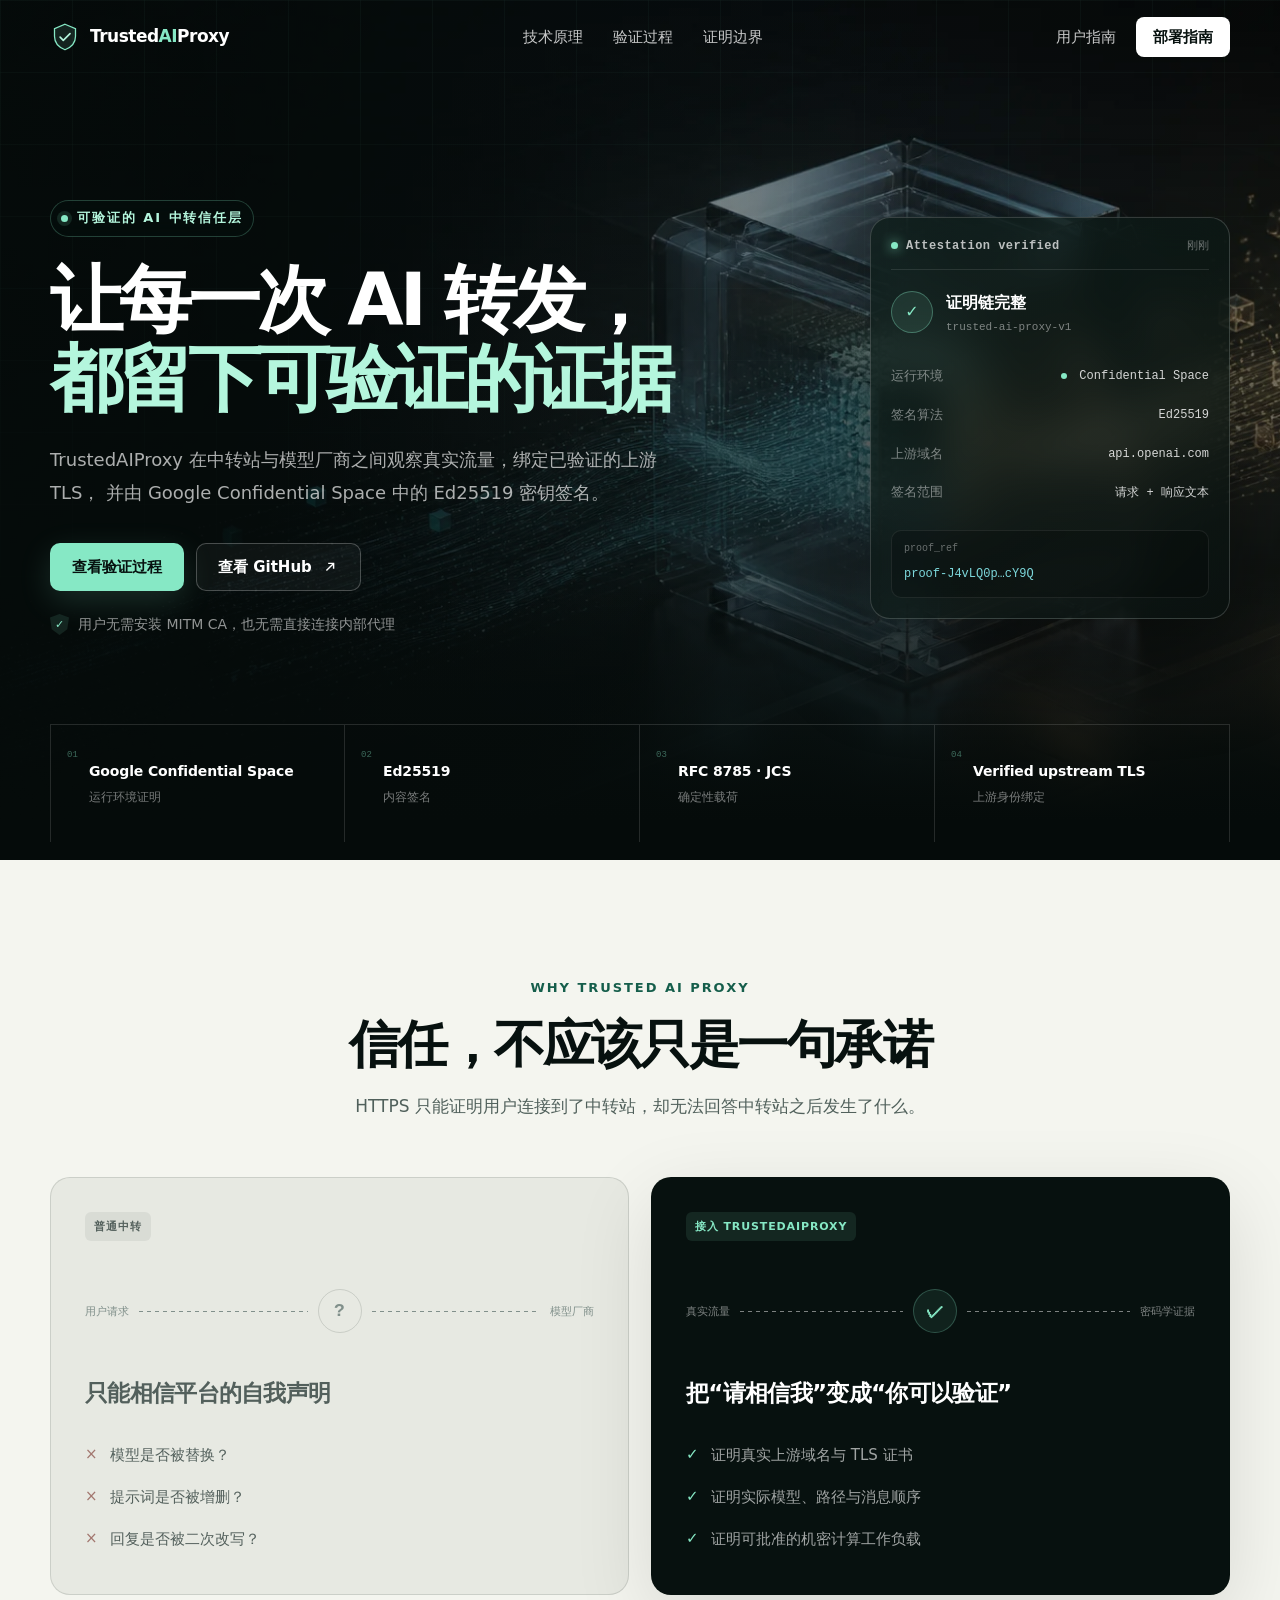
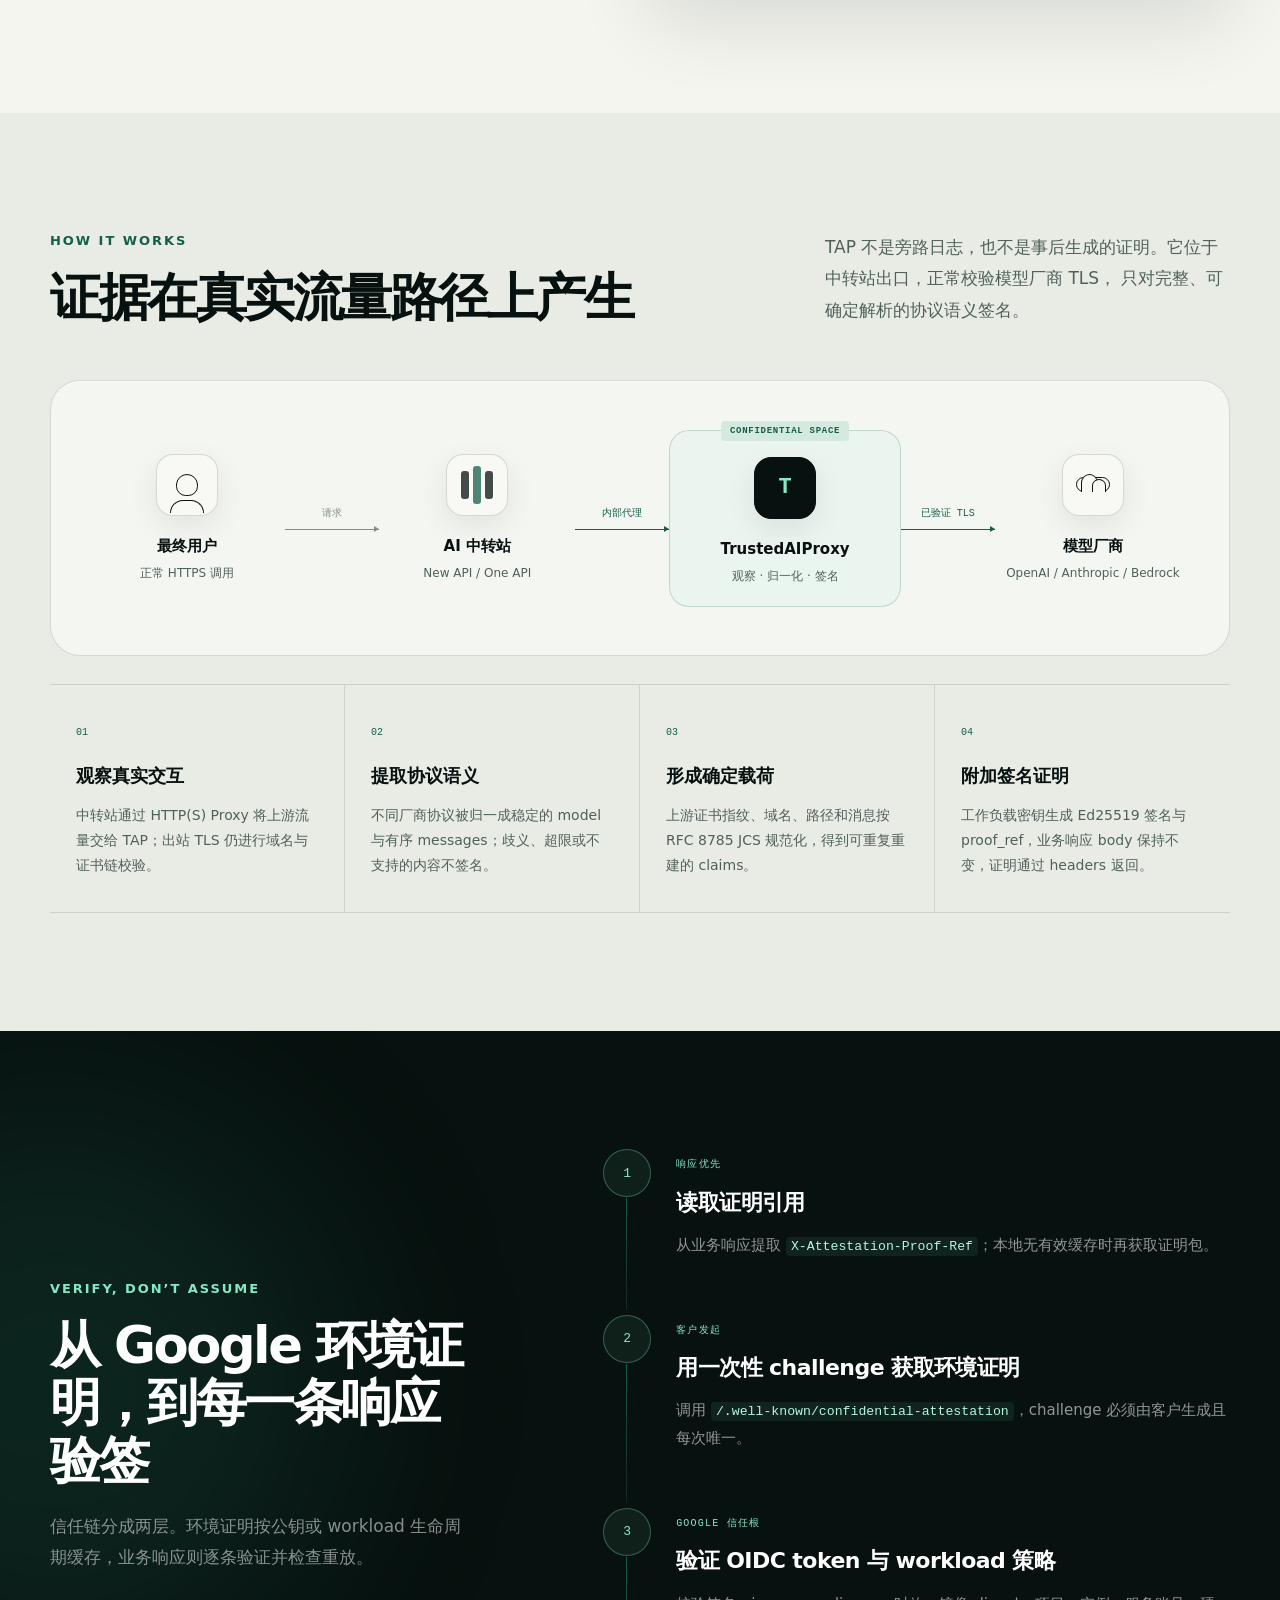
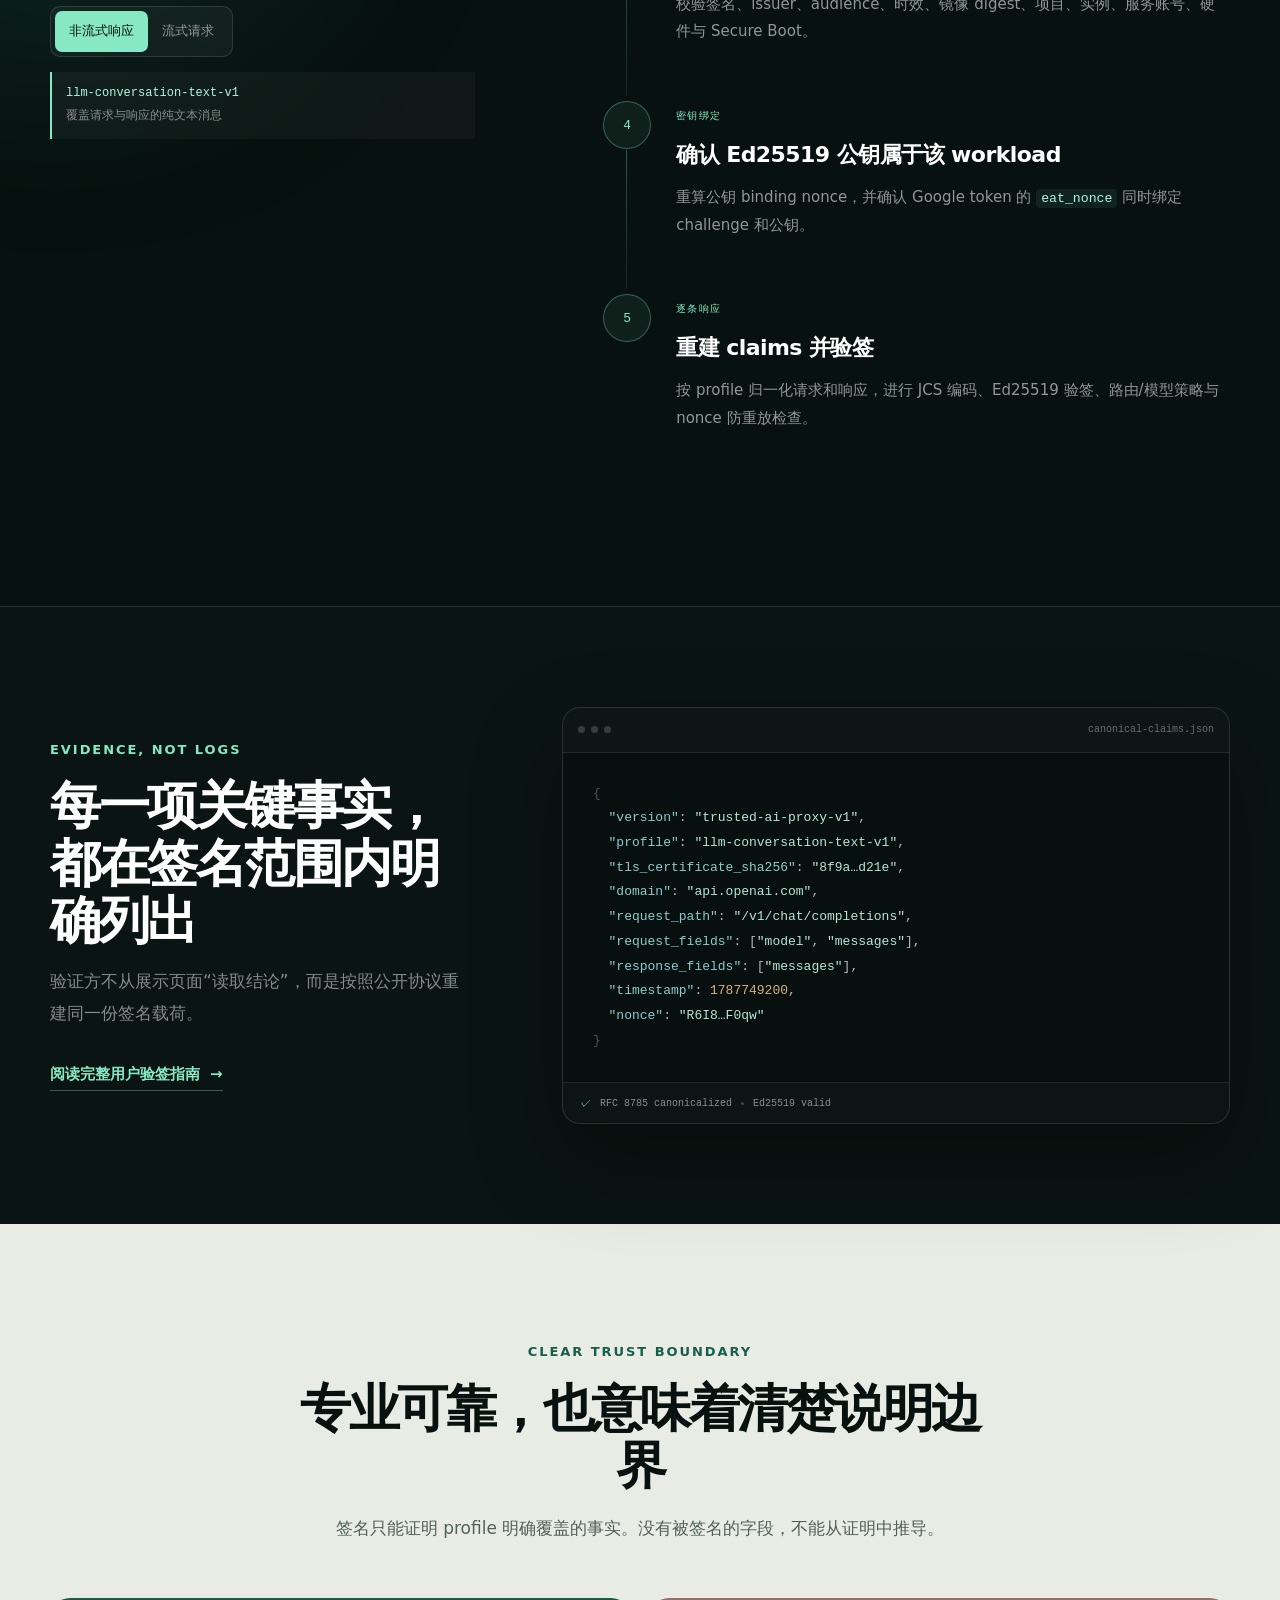
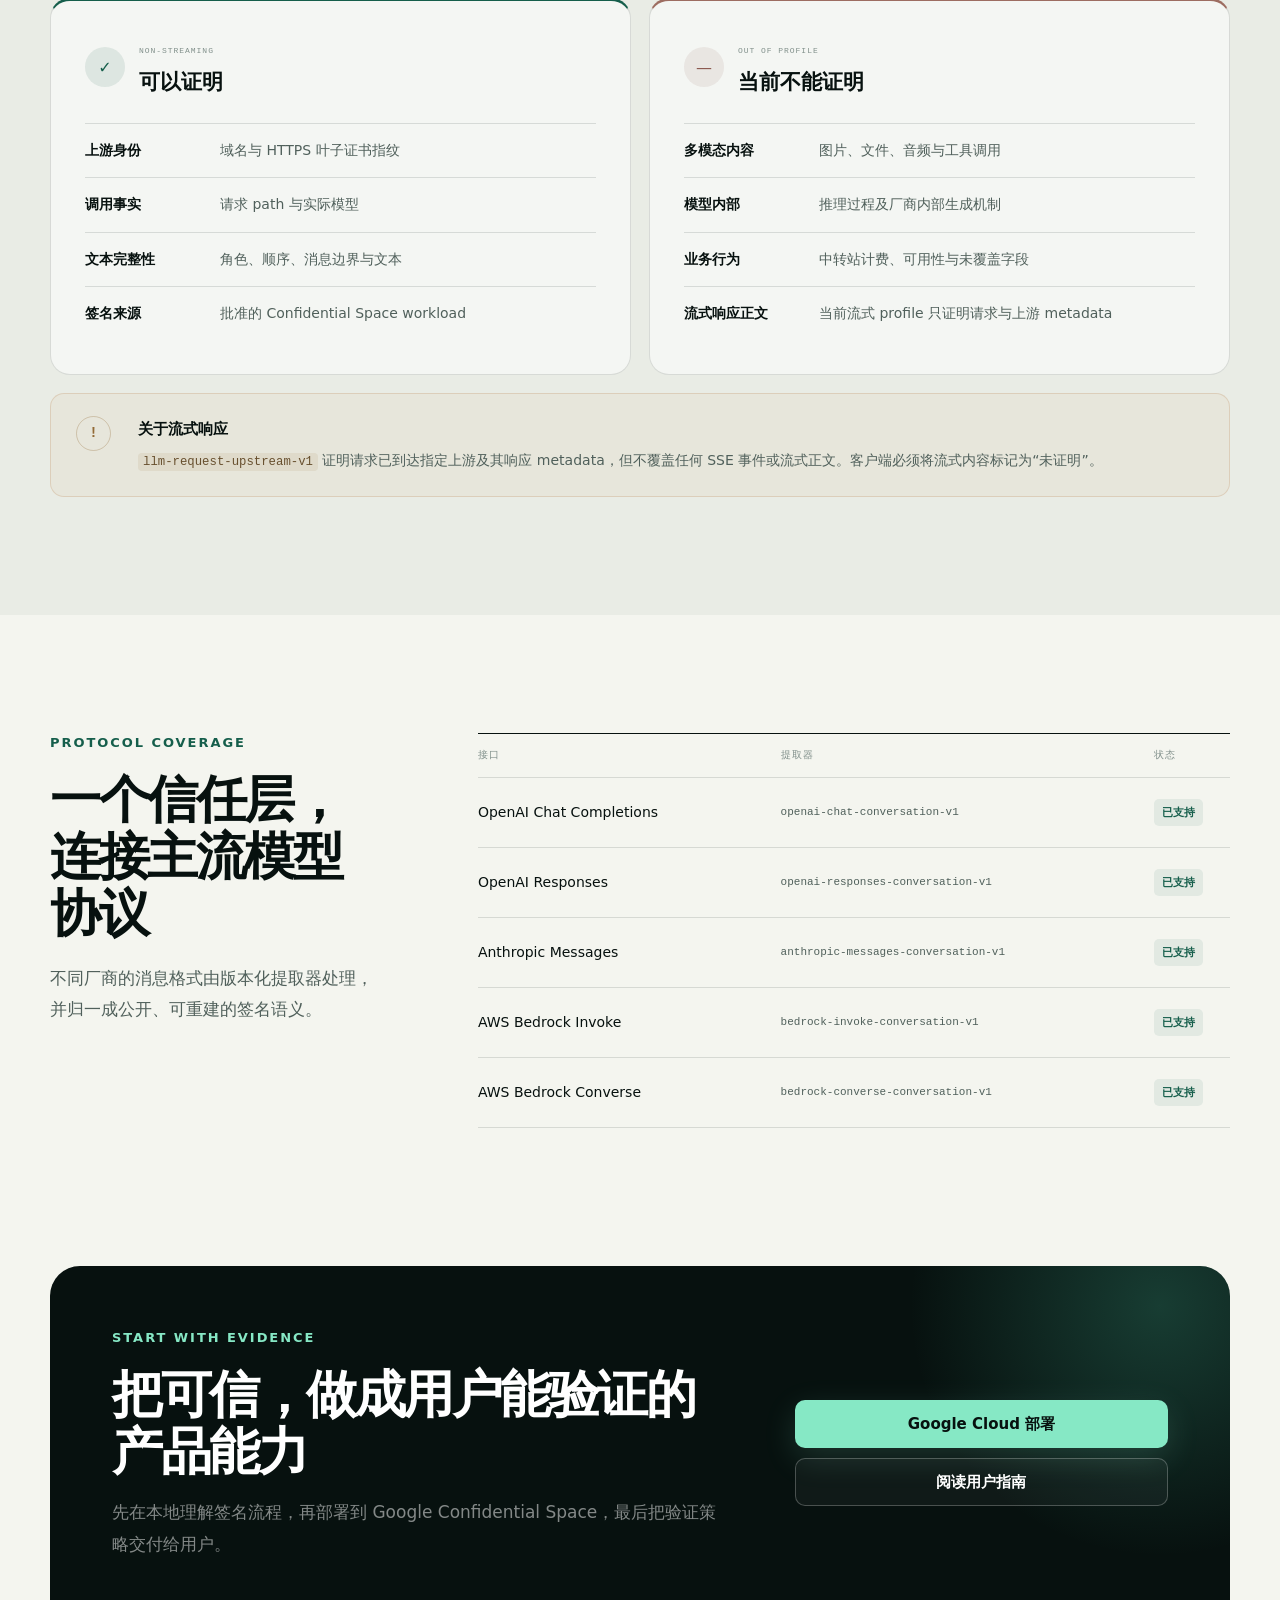
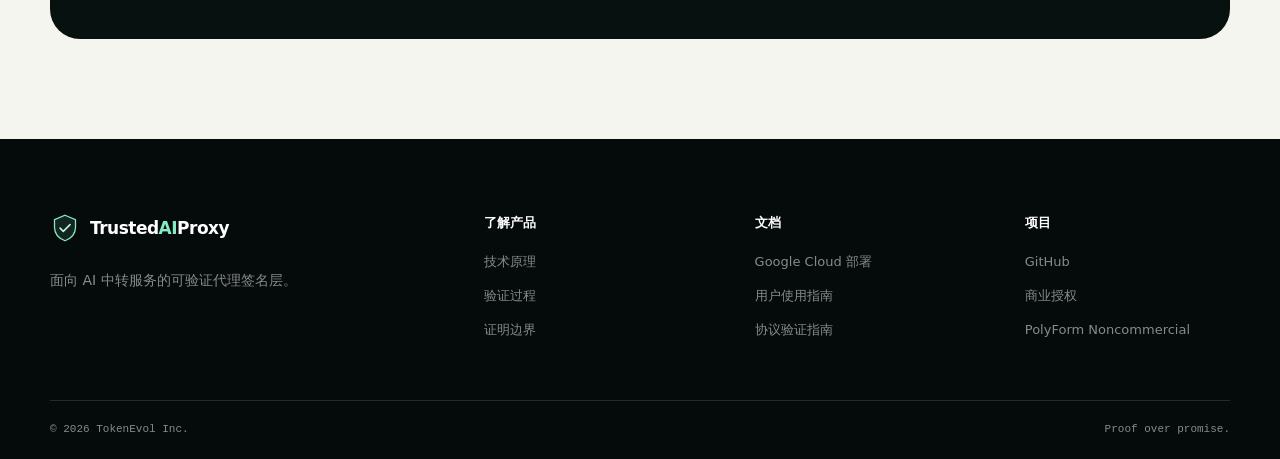
==== website/index.html @ 61ce4680 "Add GitHub Pages website deployment" ====
<!doctype html>
<html lang="zh-CN">
  <head>
    <meta charset="UTF-8" />
    <meta name="viewport" content="width=device-width, initial-scale=1" />
    <meta
      name="description"
      content="TrustedAIProxy 为 AI 中转服务提供可独立验证的请求与响应证明。基于 Google Confidential Space、Ed25519 与经过验证的上游 TLS。"
    />
    <meta name="theme-color" content="#07110f" />
    <meta property="og:title" content="TrustedAIProxy｜让 AI 转发留下可验证的证据" />
    <meta
      property="og:description"
      content="不是要求用户相信，而是让用户亲自验证。"
    />
    <title>TrustedAIProxy｜可信 AI 转发证明</title>
    <script>document.documentElement.classList.add("js")</script>
    <link rel="stylesheet" href="assets/styles.css" />
    <script defer src="assets/site.js"></script>
  </head>
  <body>
    <a class="skip-link" href="#main">跳到主要内容</a>
    <header class="site-header" data-header>
      <div class="shell header-inner">
        <a class="brand" href="index.html" aria-label="TrustedAIProxy 首页">
          <svg class="brand-mark" viewBox="0 0 40 40" aria-hidden="true">
            <path d="M20 3 34 9v10c0 9.2-5.7 14.8-14 18-8.3-3.2-14-8.8-14-18V9l14-6Z" />
            <path d="m13.5 20.2 4.2 4.2 9-9" />
          </svg>
          <span>Trusted<span>AI</span>Proxy</span>
        </a>
        <nav class="desktop-nav" aria-label="主导航">
          <a href="#principle">技术原理</a>
          <a href="#verification">验证过程</a>
          <a href="#scope">证明边界</a>
        </nav>
        <div class="header-actions">
          <a class="text-link desktop-only" href="user-guide.html">用户指南</a>
          <a class="button button-small button-light" href="deploy.html">部署指南</a>
          <button class="menu-button" type="button" aria-label="打开菜单" aria-expanded="false" data-menu-button>
            <span></span><span></span>
          </button>
        </div>
      </div>
      <nav class="mobile-nav" aria-label="移动端导航" data-mobile-nav>
        <a href="#principle">技术原理</a>
        <a href="#verification">验证过程</a>
        <a href="#scope">证明边界</a>
        <a href="user-guide.html">用户指南</a>
        <a href="deploy.html">Google Cloud 部署</a>
      </nav>
    </header>

    <main id="main">
      <section class="hero">
        <div class="hero-media" aria-hidden="true"></div>
        <div class="hero-grid" aria-hidden="true"></div>
        <div class="shell hero-inner">
          <div class="hero-copy reveal">
            <div class="eyebrow"><span class="live-dot"></span> 可验证的 AI 中转信任层</div>
            <h1>让每一次 AI 转发，<br /><em>都留下可验证的证据</em></h1>
            <p>
              TrustedAIProxy 在中转站与模型厂商之间观察真实流量，绑定已验证的上游 TLS，
              并由 Google Confidential Space 中的 Ed25519 密钥签名。
            </p>
            <div class="hero-actions">
              <a class="button button-primary" href="#verification">查看验证过程</a>
              <a class="button button-ghost" href="https://github.com/tokenevol/TrustedAIProxy" target="_blank" rel="noreferrer">
                查看 GitHub
                <svg viewBox="0 0 20 20" aria-hidden="true"><path d="M6 14 14 6m-6 0h6v6" /></svg>
              </a>
            </div>
            <div class="hero-note">
              <span class="mini-shield" aria-hidden="true">✓</span>
              用户无需安装 MITM CA，也无需直接连接内部代理
            </div>
          </div>

          <div class="proof-card reveal reveal-delay" aria-label="验签成功示例">
            <div class="proof-card-top">
              <div class="proof-card-title"><span></span> Attestation verified</div>
              <div class="proof-card-time">刚刚</div>
            </div>
            <div class="proof-status">
              <div class="proof-check">✓</div>
              <div>
                <strong>证明链完整</strong>
                <small>trusted-ai-proxy-v1</small>
              </div>
            </div>
            <dl class="proof-fields">
              <div><dt>运行环境</dt><dd><span class="verified-dot"></span> Confidential Space</dd></div>
              <div><dt>签名算法</dt><dd>Ed25519</dd></div>
              <div><dt>上游域名</dt><dd>api.openai.com</dd></div>
              <div><dt>签名范围</dt><dd>请求 + 响应文本</dd></div>
            </dl>
            <div class="proof-hash">
              <span>proof_ref</span>
              <code>proof-J4vLQ0p…cY9Q</code>
            </div>
          </div>
        </div>
        <div class="shell trust-strip" aria-label="核心技术">
          <div><span>01</span><strong>Google Confidential Space</strong><small>运行环境证明</small></div>
          <div><span>02</span><strong>Ed25519</strong><small>内容签名</small></div>
          <div><span>03</span><strong>RFC 8785 · JCS</strong><small>确定性载荷</small></div>
          <div><span>04</span><strong>Verified upstream TLS</strong><small>上游身份绑定</small></div>
        </div>
      </section>

      <section class="section problem-section">
        <div class="shell">
          <div class="section-heading narrow reveal">
            <div class="kicker">WHY TRUSTED AI PROXY</div>
            <h2>信任，不应该只是一句承诺</h2>
            <p>HTTPS 只能证明用户连接到了中转站，却无法回答中转站之后发生了什么。</p>
          </div>
          <div class="problem-grid">
            <article class="problem-card muted reveal">
              <div class="card-label">普通中转</div>
              <div class="uncertain-path">
                <span>用户请求</span><i></i><b>?</b><i></i><span>模型厂商</span>
              </div>
              <h3>只能相信平台的自我声明</h3>
              <ul class="cross-list">
                <li>模型是否被替换？</li>
                <li>提示词是否被增删？</li>
                <li>回复是否被二次改写？</li>
              </ul>
            </article>
            <article class="problem-card trusted reveal reveal-delay">
              <div class="card-label">接入 TrustedAIProxy</div>
              <div class="certain-path">
                <span>真实流量</span><i></i><b>✓</b><i></i><span>密码学证据</span>
              </div>
              <h3>把“请相信我”变成“你可以验证”</h3>
              <ul class="check-list">
                <li>证明真实上游域名与 TLS 证书</li>
                <li>证明实际模型、路径与消息顺序</li>
                <li>证明可批准的机密计算工作负载</li>
              </ul>
            </article>
          </div>
        </div>
      </section>

      <section class="section architecture-section" id="principle">
        <div class="shell">
          <div class="section-heading split-heading reveal">
            <div>
              <div class="kicker">HOW IT WORKS</div>
              <h2>证据在真实流量路径上产生</h2>
            </div>
            <p>
              TAP 不是旁路日志，也不是事后生成的证明。它位于中转站出口，正常校验模型厂商 TLS，
              只对完整、可确定解析的协议语义签名。
            </p>
          </div>

          <div class="architecture-panel reveal">
            <div class="arch-node">
              <div class="node-icon user-icon" aria-hidden="true"><span></span></div>
              <strong>最终用户</strong><small>正常 HTTPS 调用</small>
            </div>
            <div class="arch-link"><span>请求</span><i></i></div>
            <div class="arch-node">
              <div class="node-icon gateway-icon" aria-hidden="true"><i></i><i></i><i></i></div>
              <strong>AI 中转站</strong><small>New API / One API</small>
            </div>
            <div class="arch-link active"><span>内部代理</span><i></i></div>
            <div class="arch-node tap-node">
              <div class="confidential-tag">CONFIDENTIAL SPACE</div>
              <div class="node-icon tap-icon" aria-hidden="true">T</div>
              <strong>TrustedAIProxy</strong><small>观察 · 归一化 · 签名</small>
            </div>
            <div class="arch-link active"><span>已验证 TLS</span><i></i></div>
            <div class="arch-node">
              <div class="node-icon cloud-icon" aria-hidden="true"><span></span></div>
              <strong>模型厂商</strong><small>OpenAI / Anthropic / Bedrock</small>
            </div>
          </div>

          <div class="principle-steps">
            <article class="principle-step reveal"><span>01</span><h3>观察真实交互</h3><p>中转站通过 HTTP(S) Proxy 将上游流量交给 TAP；出站 TLS 仍进行域名与证书链校验。</p></article>
            <article class="principle-step reveal"><span>02</span><h3>提取协议语义</h3><p>不同厂商协议被归一成稳定的 model 与有序 messages；歧义、超限或不支持的内容不签名。</p></article>
            <article class="principle-step reveal"><span>03</span><h3>形成确定载荷</h3><p>上游证书指纹、域名、路径和消息按 RFC 8785 JCS 规范化，得到可重复重建的 claims。</p></article>
            <article class="principle-step reveal"><span>04</span><h3>附加签名证明</h3><p>工作负载密钥生成 Ed25519 签名与 proof_ref，业务响应 body 保持不变，证明通过 headers 返回。</p></article>
          </div>
        </div>
      </section>

      <section class="section verification-section" id="verification">
        <div class="shell verification-layout">
          <div class="verification-intro reveal">
            <div class="kicker">VERIFY, DON’T ASSUME</div>
            <h2>从 Google 环境证明，到每一条响应验签</h2>
            <p>信任链分成两层。环境证明按公钥或 workload 生命周期缓存，业务响应则逐条验证并检查重放。</p>
            <div class="profile-switch" role="tablist" aria-label="证明类型">
              <button class="active" type="button" role="tab" aria-selected="true" data-profile="conversation">非流式响应</button>
              <button type="button" role="tab" aria-selected="false" data-profile="stream">流式请求</button>
            </div>
            <div class="profile-note" data-profile-note>
              <strong>llm-conversation-text-v1</strong>
              <span>覆盖请求与响应的纯文本消息</span>
            </div>
          </div>

          <ol class="verification-timeline">
            <li class="reveal">
              <span>1</span>
              <div><small>响应优先</small><h3>读取证明引用</h3><p>从业务响应提取 <code>X-Attestation-Proof-Ref</code>；本地无有效缓存时再获取证明包。</p></div>
            </li>
            <li class="reveal">
              <span>2</span>
              <div><small>客户发起</small><h3>用一次性 challenge 获取环境证明</h3><p>调用 <code>/.well-known/confidential-attestation</code>，challenge 必须由客户生成且每次唯一。</p></div>
            </li>
            <li class="reveal">
              <span>3</span>
              <div><small>Google 信任根</small><h3>验证 OIDC token 与 workload 策略</h3><p>校验签名、issuer、audience、时效、镜像 digest、项目、实例、服务账号、硬件与 Secure Boot。</p></div>
            </li>
            <li class="reveal">
              <span>4</span>
              <div><small>密钥绑定</small><h3>确认 Ed25519 公钥属于该 workload</h3><p>重算公钥 binding nonce，并确认 Google token 的 <code>eat_nonce</code> 同时绑定 challenge 和公钥。</p></div>
            </li>
            <li class="reveal">
              <span>5</span>
              <div><small>逐条响应</small><h3>重建 claims 并验签</h3><p>按 profile 归一化请求和响应，进行 JCS 编码、Ed25519 验签、路由/模型策略与 nonce 防重放检查。</p></div>
            </li>
          </ol>
        </div>
      </section>

      <section class="evidence-section">
        <div class="shell evidence-grid">
          <div class="evidence-copy reveal">
            <div class="kicker">EVIDENCE, NOT LOGS</div>
            <h2>每一项关键事实，都在签名范围内明确列出</h2>
            <p>验证方不从展示页面“读取结论”，而是按照公开协议重建同一份签名载荷。</p>
            <a class="inline-link" href="user-guide.html">阅读完整用户验签指南 <span>→</span></a>
          </div>
          <div class="claims-window reveal reveal-delay">
            <div class="window-bar"><span></span><span></span><span></span><small>canonical-claims.json</small></div>
            <pre><code><span class="c-dim">{</span>
  <span class="c-key">"version"</span>: <span class="c-value">"trusted-ai-proxy-v1"</span>,
  <span class="c-key">"profile"</span>: <span class="c-value">"llm-conversation-text-v1"</span>,
  <span class="c-key">"tls_certificate_sha256"</span>: <span class="c-value">"8f9a…d21e"</span>,
  <span class="c-key">"domain"</span>: <span class="c-value">"api.openai.com"</span>,
  <span class="c-key">"request_path"</span>: <span class="c-value">"/v1/chat/completions"</span>,
  <span class="c-key">"request_fields"</span>: [<span class="c-value">"model"</span>, <span class="c-value">"messages"</span>],
  <span class="c-key">"response_fields"</span>: [<span class="c-value">"messages"</span>],
  <span class="c-key">"timestamp"</span>: <span class="c-num">1787749200</span>,
  <span class="c-key">"nonce"</span>: <span class="c-value">"R6I8…F0qw"</span>
<span class="c-dim">}</span></code></pre>
            <div class="window-status"><span>✓</span> RFC 8785 canonicalized <i></i> Ed25519 valid</div>
          </div>
        </div>
      </section>

      <section class="section scope-section" id="scope">
        <div class="shell">
          <div class="section-heading narrow reveal">
            <div class="kicker">CLEAR TRUST BOUNDARY</div>
            <h2>专业可靠，也意味着清楚说明边界</h2>
            <p>签名只能证明 profile 明确覆盖的事实。没有被签名的字段，不能从证明中推导。</p>
          </div>
          <div class="scope-grid">
            <article class="scope-card can reveal">
              <div class="scope-title"><span>✓</span><div><small>NON-STREAMING</small><h3>可以证明</h3></div></div>
              <ul>
                <li><strong>上游身份</strong><span>域名与 HTTPS 叶子证书指纹</span></li>
                <li><strong>调用事实</strong><span>请求 path 与实际模型</span></li>
                <li><strong>文本完整性</strong><span>角色、顺序、消息边界与文本</span></li>
                <li><strong>签名来源</strong><span>批准的 Confidential Space workload</span></li>
              </ul>
            </article>
            <article class="scope-card cannot reveal reveal-delay">
              <div class="scope-title"><span>—</span><div><small>OUT OF PROFILE</small><h3>当前不能证明</h3></div></div>
              <ul>
                <li><strong>多模态内容</strong><span>图片、文件、音频与工具调用</span></li>
                <li><strong>模型内部</strong><span>推理过程及厂商内部生成机制</span></li>
                <li><strong>业务行为</strong><span>中转站计费、可用性与未覆盖字段</span></li>
                <li><strong>流式响应正文</strong><span>当前流式 profile 只证明请求与上游 metadata</span></li>
              </ul>
            </article>
          </div>
          <div class="stream-warning reveal">
            <div class="warning-mark">!</div>
            <div><strong>关于流式响应</strong><p><code>llm-request-upstream-v1</code> 证明请求已到达指定上游及其响应 metadata，但不覆盖任何 SSE 事件或流式正文。客户端必须将流式内容标记为“未证明”。</p></div>
          </div>
        </div>
      </section>

      <section class="section support-section">
        <div class="shell support-layout">
          <div class="support-copy reveal">
            <div class="kicker">PROTOCOL COVERAGE</div>
            <h2>一个信任层，连接主流模型协议</h2>
            <p>不同厂商的消息格式由版本化提取器处理，并归一成公开、可重建的签名语义。</p>
          </div>
          <div class="support-table reveal reveal-delay">
            <div class="support-row header-row"><span>接口</span><span>提取器</span><span>状态</span></div>
            <div class="support-row"><span>OpenAI Chat Completions</span><code>openai-chat-conversation-v1</code><b>已支持</b></div>
            <div class="support-row"><span>OpenAI Responses</span><code>openai-responses-conversation-v1</code><b>已支持</b></div>
            <div class="support-row"><span>Anthropic Messages</span><code>anthropic-messages-conversation-v1</code><b>已支持</b></div>
            <div class="support-row"><span>AWS Bedrock Invoke</span><code>bedrock-invoke-conversation-v1</code><b>已支持</b></div>
            <div class="support-row"><span>AWS Bedrock Converse</span><code>bedrock-converse-conversation-v1</code><b>已支持</b></div>
          </div>
        </div>
      </section>

      <section class="cta-section">
        <div class="shell cta-panel reveal">
          <div class="cta-glow" aria-hidden="true"></div>
          <div>
            <div class="kicker">START WITH EVIDENCE</div>
            <h2>把可信，做成用户能验证的产品能力</h2>
            <p>先在本地理解签名流程，再部署到 Google Confidential Space，最后把验证策略交付给用户。</p>
          </div>
          <div class="cta-links">
            <a class="button button-primary" href="deploy.html">Google Cloud 部署</a>
            <a class="button button-ghost" href="user-guide.html">阅读用户指南</a>
          </div>
        </div>
      </section>
    </main>

    <footer class="site-footer">
      <div class="shell footer-main">
        <div class="footer-brand">
          <a class="brand" href="index.html">
            <svg class="brand-mark" viewBox="0 0 40 40" aria-hidden="true"><path d="M20 3 34 9v10c0 9.2-5.7 14.8-14 18-8.3-3.2-14-8.8-14-18V9l14-6Z" /><path d="m13.5 20.2 4.2 4.2 9-9" /></svg>
            <span>Trusted<span>AI</span>Proxy</span>
          </a>
          <p>面向 AI 中转服务的可验证代理签名层。</p>
        </div>
        <div class="footer-links"><strong>了解产品</strong><a href="#principle">技术原理</a><a href="#verification">验证过程</a><a href="#scope">证明边界</a></div>
        <div class="footer-links"><strong>文档</strong><a href="deploy.html">Google Cloud 部署</a><a href="user-guide.html">用户使用指南</a><a href="https://github.com/tokenevol/TrustedAIProxy/blob/main/docs/customer-verification-guide.md" target="_blank" rel="noreferrer">协议验证指南</a></div>
        <div class="footer-links"><strong>项目</strong><a href="https://github.com/tokenevol/TrustedAIProxy" target="_blank" rel="noreferrer">GitHub</a><a href="mailto:business@tokenevol.com">商业授权</a><a href="https://github.com/tokenevol/TrustedAIProxy/blob/main/LICENSE" target="_blank" rel="noreferrer">PolyForm Noncommercial</a></div>
      </div>
      <div class="shell footer-bottom"><span>© 2026 TokenEvol Inc.</span><span>Proof over promise.</span></div>
    </footer>
  </body>
</html>
---- website/assets/styles.css ----
:root {
  --ink: #07110f;
  --ink-soft: #0d1916;
  --paper: #f4f5ef;
  --paper-warm: #eceee6;
  --white: #fff;
  --slate: #50605b;
  --slate-light: #81908b;
  --line: rgba(7, 17, 15, 0.12);
  --line-dark: rgba(255, 255, 255, 0.13);
  --mint: #86e8c5;
  --mint-bright: #b4f6dd;
  --mint-deep: #155e4b;
  --cyan: #7dd8dc;
  --amber: #d9aa65;
  --danger: #aa5a4e;
  --radius-sm: 12px;
  --radius: 20px;
  --radius-lg: 30px;
  --shadow: 0 24px 80px rgba(7, 17, 15, 0.12);
  --shell: min(1180px, calc(100vw - 48px));
  --sans: Inter, "SF Pro Display", "SF Pro Text", "PingFang SC", "Microsoft YaHei", system-ui, sans-serif;
  --mono: "SFMono-Regular", Consolas, "Liberation Mono", monospace;
}

* { box-sizing: border-box; }
html { scroll-behavior: smooth; }
body {
  margin: 0;
  color: var(--ink);
  background: var(--paper);
  font-family: var(--sans);
  font-size: 16px;
  line-height: 1.6;
  -webkit-font-smoothing: antialiased;
}
body.menu-open { overflow: hidden; }
a { color: inherit; text-decoration: none; }
button { font: inherit; }
img, svg { display: block; }
code, pre { font-family: var(--mono); }
.shell { width: var(--shell); margin-inline: auto; }
.skip-link {
  position: fixed; left: 12px; top: -60px; z-index: 200;
  padding: 10px 14px; background: var(--white); color: var(--ink); border-radius: 8px;
}
.skip-link:focus { top: 12px; }

.site-header {
  position: fixed; inset: 0 0 auto; z-index: 100;
  color: rgba(255, 255, 255, 0.78);
  border-bottom: 1px solid transparent;
  transition: background .25s ease, border-color .25s ease, backdrop-filter .25s ease;
}
.site-header.scrolled {
  background: rgba(7, 17, 15, 0.88);
  border-color: var(--line-dark);
  backdrop-filter: blur(20px);
}
.header-inner { height: 74px; display: flex; align-items: center; justify-content: space-between; gap: 32px; }
.brand { display: inline-flex; align-items: center; gap: 10px; color: white; font-weight: 720; letter-spacing: -.03em; font-size: 17px; }
.brand > span > span { color: var(--mint); }
.brand-mark { width: 30px; height: 30px; }
.brand-mark path:first-child { fill: rgba(134, 232, 197, .12); stroke: var(--mint); stroke-width: 1.7; }
.brand-mark path:last-child { fill: none; stroke: var(--mint-bright); stroke-linecap: round; stroke-linejoin: round; stroke-width: 2.2; }
.desktop-nav { display: flex; align-items: center; gap: 30px; font-size: 15px; }
.desktop-nav a, .text-link { transition: color .2s ease; }
.desktop-nav a:hover, .text-link:hover { color: white; }
.header-actions { display: flex; align-items: center; gap: 20px; font-size: 15px; }
.button {
  min-height: 48px; display: inline-flex; align-items: center; justify-content: center; gap: 9px;
  padding: 0 21px; border: 1px solid transparent; border-radius: 10px;
  font-weight: 650; font-size: 15px; transition: transform .2s ease, background .2s ease, border-color .2s ease;
}
.button:hover { transform: translateY(-2px); }
.button-small { min-height: 40px; padding: 0 16px; border-radius: 8px; }
.button-light { color: var(--ink); background: white; }
.button-primary { color: var(--ink); background: var(--mint); box-shadow: 0 10px 32px rgba(134, 232, 197, .16); }
.button-primary:hover { background: var(--mint-bright); }
.button-ghost { color: white; border-color: rgba(255,255,255,.24); background: rgba(255,255,255,.04); }
.button-ghost:hover { border-color: rgba(255,255,255,.5); background: rgba(255,255,255,.08); }
.button svg { width: 18px; height: 18px; fill: none; stroke: currentColor; stroke-width: 1.6; }
.menu-button { display: none; width: 40px; height: 40px; border: 0; background: transparent; position: relative; }
.menu-button span { position: absolute; left: 10px; right: 10px; height: 1px; background: white; transition: transform .2s ease, top .2s ease; }
.menu-button span:first-child { top: 15px; }
.menu-button span:last-child { top: 24px; }
.menu-button[aria-expanded="true"] span:first-child { top: 20px; transform: rotate(45deg); }
.menu-button[aria-expanded="true"] span:last-child { top: 20px; transform: rotate(-45deg); }
.mobile-nav { display: none; }

.hero {
  position: relative; min-height: 860px; padding-top: 74px; overflow: hidden;
  color: white; background: #050b0a;
}
.hero::after {
  content: ""; position: absolute; inset: auto 0 0; height: 280px;
  background: linear-gradient(180deg, transparent, #050b0a 86%); pointer-events: none;
}
.hero-media {
  position: absolute; inset: 0; background-image:
    linear-gradient(90deg, rgba(5,11,10,.8) 0%, rgba(5,11,10,.45) 37%, rgba(5,11,10,.02) 75%),
    linear-gradient(180deg, rgba(5,11,10,.15), rgba(5,11,10,.75)),
    url("trust-boundary-hero.webp");
  background-size: cover; background-position: 56% center; opacity: .92;
}
.hero-grid {
  position: absolute; inset: 0; opacity: .11; mask-image: linear-gradient(to bottom, black, transparent 76%);
  background-image: linear-gradient(rgba(134,232,197,.35) 1px, transparent 1px), linear-gradient(90deg, rgba(134,232,197,.35) 1px, transparent 1px);
  background-size: 72px 72px;
}
.hero-inner { min-height: 650px; position: relative; z-index: 2; display: grid; grid-template-columns: 1.14fr .7fr; align-items: center; gap: 100px; padding: 92px 0 54px; }
.hero-copy { max-width: 720px; }
.eyebrow, .kicker { font-size: 13px; font-weight: 760; letter-spacing: .15em; text-transform: uppercase; }
.eyebrow { display: inline-flex; align-items: center; gap: 9px; padding: 7px 10px; border: 1px solid rgba(134,232,197,.24); border-radius: 999px; color: var(--mint-bright); background: rgba(3,18,14,.38); backdrop-filter: blur(10px); }
.live-dot { width: 7px; height: 7px; border-radius: 50%; background: var(--mint); box-shadow: 0 0 0 4px rgba(134,232,197,.12); }
.hero h1 { margin: 24px 0 24px; max-width: 800px; font-size: clamp(50px, 5.7vw, 76px); line-height: 1.08; letter-spacing: -.055em; font-weight: 620; }
.hero h1 em { color: var(--mint-bright); font-style: normal; }
.hero-copy > p { max-width: 660px; margin: 0; color: rgba(255,255,255,.67); font-size: 18px; line-height: 1.85; }
.hero-actions { display: flex; gap: 12px; margin-top: 34px; }
.hero-note { display: flex; align-items: center; gap: 9px; margin-top: 22px; color: rgba(255,255,255,.56); font-size: 14px; }
.mini-shield { display: grid; place-items: center; width: 19px; height: 21px; color: var(--mint); font-size: 11px; background: rgba(134,232,197,.11); clip-path: polygon(50% 0, 100% 17%, 91% 73%, 50% 100%, 9% 73%, 0 17%); }

.proof-card {
  width: 360px; justify-self: end; padding: 20px; border: 1px solid rgba(255,255,255,.17); border-radius: 20px;
  background: linear-gradient(145deg, rgba(13,29,25,.74), rgba(8,17,15,.66));
  box-shadow: 0 32px 100px rgba(0,0,0,.46); backdrop-filter: blur(18px); transform: perspective(1000px) rotateY(-3deg) rotateX(1deg);
}
.proof-card-top { display: flex; justify-content: space-between; padding-bottom: 16px; border-bottom: 1px solid rgba(255,255,255,.1); }
.proof-card-title { display: flex; align-items: center; gap: 8px; font: 600 12px var(--mono); letter-spacing: .04em; color: rgba(255,255,255,.72); }
.proof-card-title span { width: 7px; height: 7px; border-radius: 50%; background: var(--mint); box-shadow: 0 0 12px var(--mint); }
.proof-card-time { font: 11px var(--mono); color: rgba(255,255,255,.4); }
.proof-status { display: flex; align-items: center; gap: 13px; padding: 20px 0; }
.proof-check { width: 42px; height: 42px; display: grid; place-items: center; border: 1px solid rgba(134,232,197,.35); border-radius: 50%; color: var(--mint); background: rgba(134,232,197,.1); }
.proof-status strong, .proof-status small { display: block; }
.proof-status strong { font-size: 16px; }
.proof-status small { margin-top: 5px; color: rgba(255,255,255,.46); font: 11px var(--mono); }
.proof-fields { margin: 0; padding: 4px 0 10px; }
.proof-fields div { display: flex; justify-content: space-between; align-items: center; padding: 9px 0; }
.proof-fields dt { color: rgba(255,255,255,.46); font-size: 13px; }
.proof-fields dd { margin: 0; color: rgba(255,255,255,.82); font: 12px var(--mono); }
.verified-dot { display: inline-block; width: 6px; height: 6px; margin-right: 5px; border-radius: 50%; background: var(--mint); }
.proof-hash { margin-top: 8px; padding: 12px; border: 1px solid rgba(255,255,255,.08); border-radius: 10px; background: rgba(0,0,0,.2); }
.proof-hash span { display: block; margin-bottom: 5px; color: rgba(255,255,255,.38); font: 10px var(--mono); }
.proof-hash code { color: var(--cyan); font-size: 12px; }

.trust-strip { position: relative; z-index: 3; min-height: 118px; display: grid; grid-template-columns: repeat(4, 1fr); border-top: 1px solid var(--line-dark); }
.trust-strip > div { position: relative; display: grid; align-content: center; gap: 6px; padding-left: 38px; border-right: 1px solid var(--line-dark); }
.trust-strip > div:first-child { border-left: 1px solid var(--line-dark); }
.trust-strip span { position: absolute; top: 25px; left: 16px; color: rgba(134,232,197,.42); font: 9px var(--mono); }
.trust-strip strong { font-size: 14px; letter-spacing: -.01em; }
.trust-strip small { color: rgba(255,255,255,.46); font-size: 12px; }

.section { padding: 118px 0; }
.section-heading { margin-bottom: 54px; }
.section-heading.narrow { max-width: 720px; margin-inline: auto; text-align: center; }
.kicker { margin-bottom: 17px; color: var(--mint-deep); }
.section h2, .cta-section h2, .evidence-section h2 { margin: 0; font-size: clamp(37px, 4vw, 56px); line-height: 1.12; letter-spacing: -.048em; font-weight: 620; }
.section-heading p, .verification-intro > p, .evidence-copy > p, .support-copy > p, .cta-panel > div > p { color: var(--slate); line-height: 1.85; font-size: 17px; }
.section-heading.narrow > p { max-width: 610px; margin: 18px auto 0; }
.split-heading { display: grid; grid-template-columns: 1.2fr .72fr; align-items: end; gap: 100px; }
.split-heading p { margin: 0; }

.problem-section { background: var(--paper); }
.problem-grid { display: grid; grid-template-columns: 1fr 1fr; gap: 22px; }
.problem-card { min-height: 380px; padding: 34px; border: 1px solid var(--line); border-radius: var(--radius); }
.problem-card.muted { color: #53605c; background: #e7e9e2; }
.problem-card.trusted { color: white; background: var(--ink); box-shadow: var(--shadow); }
.card-label { display: inline-flex; padding: 6px 9px; border-radius: 6px; font-size: 11px; font-weight: 700; letter-spacing: .08em; text-transform: uppercase; background: rgba(7,17,15,.06); }
.trusted .card-label { color: var(--mint); background: rgba(134,232,197,.1); }
.uncertain-path, .certain-path { display: grid; grid-template-columns: auto 1fr 44px 1fr auto; align-items: center; gap: 10px; margin: 48px 0 42px; color: var(--slate-light); font: 11px var(--mono); }
.trusted .certain-path { color: rgba(255,255,255,.47); }
.uncertain-path i, .certain-path i { height: 1px; background: repeating-linear-gradient(90deg, currentColor 0 4px, transparent 4px 8px); }
.uncertain-path b, .certain-path b { width: 44px; height: 44px; display: grid; place-items: center; border: 1px solid rgba(7,17,15,.13); border-radius: 50%; font-size: 18px; }
.certain-path b { color: var(--mint); border-color: rgba(134,232,197,.25); background: rgba(134,232,197,.08); }
.problem-card h3 { margin: 0 0 22px; font-size: 23px; letter-spacing: -.03em; }
.problem-card ul { margin: 0; padding: 0; list-style: none; }
.problem-card li { position: relative; padding: 9px 0 9px 25px; font-size: 15px; }
.cross-list li::before, .check-list li::before { position: absolute; left: 0; top: 8px; }
.cross-list li::before { content: "×"; color: #a2766e; }
.check-list li::before { content: "✓"; color: var(--mint); }
.check-list li { color: rgba(255,255,255,.62); }

.architecture-section { background: #e9ece5; }
.architecture-panel {
  display: grid; grid-template-columns: 1fr .48fr 1fr .48fr 1.18fr .48fr 1fr; align-items: center;
  min-height: 276px; padding: 38px; border: 1px solid rgba(7,17,15,.13); border-radius: var(--radius-lg);
  background: rgba(255,255,255,.5); box-shadow: inset 0 1px 0 rgba(255,255,255,.6);
}
.arch-node { display: flex; flex-direction: column; align-items: center; text-align: center; }
.node-icon { width: 62px; height: 62px; display: grid; place-items: center; margin-bottom: 18px; border: 1px solid rgba(7,17,15,.14); border-radius: 17px; background: #f8f9f4; box-shadow: 0 10px 30px rgba(7,17,15,.08); }
.arch-node strong { font-size: 15px; }
.arch-node small { margin-top: 6px; color: var(--slate); font-size: 12px; }
.user-icon span { width: 22px; height: 22px; border: 1.5px solid var(--ink); border-radius: 50% 50% 44% 44%; position: relative; }
.user-icon span::after { content: ""; position: absolute; left: -7px; right: -7px; top: 25px; height: 12px; border: 1.5px solid var(--ink); border-bottom: 0; border-radius: 20px 20px 0 0; }
.gateway-icon { display: flex; gap: 4px; align-items: center; justify-content: center; }
.gateway-icon i { width: 8px; height: 28px; border-radius: 3px; background: var(--ink); opacity: .75; }
.gateway-icon i:nth-child(2) { height: 38px; background: var(--mint-deep); }
.tap-node { position: relative; padding: 26px 10px 20px; border: 1px solid rgba(21,94,75,.2); border-radius: 20px; background: rgba(134,232,197,.08); }
.tap-node .node-icon { background: var(--ink); color: var(--mint); border-color: var(--ink); }
.tap-icon { font: 700 22px var(--mono); }
.confidential-tag { position: absolute; top: -10px; padding: 5px 9px; border-radius: 4px; color: var(--mint-deep); background: #d5eadf; font: 700 9px var(--mono); letter-spacing: .08em; }
.cloud-icon span { width: 34px; height: 15px; border: 1.5px solid var(--ink); border-radius: 20px; position: relative; }
.cloud-icon span::before, .cloud-icon span::after { content: ""; position: absolute; bottom: -1px; border: 1.5px solid var(--ink); border-bottom: 0; border-radius: 50% 50% 0 0; background: #f8f9f4; }
.cloud-icon span::before { left: 4px; width: 15px; height: 17px; }
.cloud-icon span::after { right: 3px; width: 12px; height: 12px; }
.arch-link { display: flex; flex-direction: column; align-items: center; color: var(--slate-light); }
.arch-link span { margin-bottom: 9px; font: 10px var(--mono); white-space: nowrap; }
.arch-link i { width: 100%; height: 1px; position: relative; background: currentColor; }
.arch-link i::after { content: ""; position: absolute; right: 0; top: -3px; border-left: 5px solid currentColor; border-top: 3px solid transparent; border-bottom: 3px solid transparent; }
.arch-link.active { color: var(--mint-deep); }
.principle-steps { display: grid; grid-template-columns: repeat(4, 1fr); gap: 0; margin-top: 28px; border-top: 1px solid var(--line); border-bottom: 1px solid var(--line); }
.principle-step { padding: 32px 26px 34px; border-right: 1px solid var(--line); }
.principle-step:last-child { border-right: 0; }
.principle-step > span { color: var(--mint-deep); font: 10px var(--mono); }
.principle-step h3 { margin: 19px 0 12px; font-size: 18px; }
.principle-step p { margin: 0; color: var(--slate); font-size: 14px; line-height: 1.8; }

.verification-section { color: white; background: var(--ink); position: relative; overflow: hidden; }
.verification-section::before { content: ""; position: absolute; width: 550px; height: 550px; left: -220px; top: 80px; border-radius: 50%; background: rgba(48,136,111,.16); filter: blur(100px); }
.verification-layout { display: grid; grid-template-columns: .78fr 1.15fr; gap: 128px; align-items: start; position: relative; }
.verification-intro { position: sticky; top: 130px; }
.verification-intro .kicker { color: var(--mint); }
.verification-intro > p { color: rgba(255,255,255,.52); margin: 22px 0 32px; }
.profile-switch { display: flex; width: max-content; padding: 4px; border: 1px solid rgba(255,255,255,.12); border-radius: 10px; background: rgba(255,255,255,.04); }
.profile-switch button { border: 0; padding: 10px 14px; border-radius: 7px; color: rgba(255,255,255,.54); background: transparent; cursor: pointer; font-size: 13px; }
.profile-switch button.active { color: var(--ink); background: var(--mint); }
.profile-note { margin-top: 15px; padding: 14px; border-left: 2px solid var(--mint); background: rgba(255,255,255,.035); }
.profile-note strong, .profile-note span { display: block; }
.profile-note strong { color: var(--mint-bright); font: 12px var(--mono); }
.profile-note span { margin-top: 6px; color: rgba(255,255,255,.5); font-size: 12px; }
.verification-timeline { margin: 0; padding: 0; list-style: none; }
.verification-timeline li { position: relative; display: grid; grid-template-columns: 48px 1fr; gap: 25px; padding: 0 0 55px; }
.verification-timeline li::after { content: ""; position: absolute; left: 23px; top: 49px; bottom: 5px; width: 1px; background: linear-gradient(var(--mint-deep), rgba(255,255,255,.08)); }
.verification-timeline li:last-child::after { display: none; }
.verification-timeline li > span { width: 48px; height: 48px; display: grid; place-items: center; border: 1px solid rgba(134,232,197,.32); border-radius: 50%; color: var(--mint); background: rgba(134,232,197,.07); font: 13px var(--mono); }
.verification-timeline small { color: var(--mint); font: 10px var(--mono); letter-spacing: .12em; text-transform: uppercase; }
.verification-timeline h3 { margin: 10px 0 12px; font-size: 22px; letter-spacing: -.025em; }
.verification-timeline p { margin: 0; color: rgba(255,255,255,.56); font-size: 15px; line-height: 1.85; }
.verification-timeline code, .stream-warning code { padding: 2px 5px; border-radius: 4px; color: var(--mint-bright); background: rgba(134,232,197,.08); font-size: .88em; }

.evidence-section { padding: 100px 0; color: white; background: #0a1412; border-top: 1px solid var(--line-dark); }
.evidence-grid { display: grid; grid-template-columns: .74fr 1.2fr; align-items: center; gap: 100px; }
.evidence-copy .kicker { color: var(--mint); }
.evidence-copy > p { color: rgba(255,255,255,.5); }
.inline-link { display: inline-flex; gap: 10px; align-items: center; margin-top: 16px; padding-bottom: 4px; color: var(--mint); border-bottom: 1px solid rgba(134,232,197,.35); font-size: 15px; font-weight: 650; }
.claims-window { overflow: hidden; border: 1px solid rgba(255,255,255,.14); border-radius: 18px; background: #07100e; box-shadow: 0 36px 90px rgba(0,0,0,.3); }
.window-bar { height: 45px; display: flex; align-items: center; gap: 6px; padding: 0 15px; border-bottom: 1px solid rgba(255,255,255,.09); background: rgba(255,255,255,.025); }
.window-bar > span { width: 7px; height: 7px; border-radius: 50%; background: rgba(255,255,255,.17); }
.window-bar small { margin-left: auto; color: rgba(255,255,255,.38); font: 10px var(--mono); }
.claims-window pre { margin: 0; padding: 29px 30px; overflow: auto; color: rgba(255,255,255,.7); font-size: 13px; line-height: 1.9; }
.c-key { color: #8ccbd0; }.c-value { color: #b6e6d3; }.c-num { color: #d8b177; }.c-dim { color: rgba(255,255,255,.28); }
.window-status { display: flex; align-items: center; gap: 9px; padding: 14px 18px; border-top: 1px solid rgba(255,255,255,.08); color: rgba(255,255,255,.52); font: 10px var(--mono); background: rgba(255,255,255,.02); }
.window-status span { color: var(--mint); }.window-status i { width: 3px; height: 3px; border-radius: 50%; background: rgba(255,255,255,.2); }

.scope-section { background: #e9ece5; }
.scope-grid { display: grid; grid-template-columns: 1fr 1fr; gap: 18px; }
.scope-card { padding: 34px; border: 1px solid var(--line); border-radius: var(--radius); background: rgba(255,255,255,.52); }
.scope-card.can { border-top: 3px solid var(--mint-deep); }
.scope-card.cannot { border-top: 3px solid #9d6d61; }
.scope-title { display: flex; align-items: center; gap: 14px; margin-bottom: 24px; }
.scope-title > span { width: 40px; height: 40px; display: grid; place-items: center; border-radius: 50%; color: var(--mint-deep); background: rgba(21,94,75,.1); }
.cannot .scope-title > span { color: #8b594f; background: rgba(139,89,79,.1); }
.scope-title small { color: var(--slate-light); font: 8px var(--mono); letter-spacing: .12em; }
.scope-title h3 { margin: 5px 0 0; font-size: 21px; }
.scope-card ul { margin: 0; padding: 0; list-style: none; }
.scope-card li { display: grid; grid-template-columns: 115px 1fr; gap: 20px; padding: 15px 0; border-top: 1px solid var(--line); }
.scope-card li strong { font-size: 14px; }.scope-card li span { color: var(--slate); font-size: 14px; line-height: 1.65; }
.stream-warning { display: grid; grid-template-columns: 44px 1fr; gap: 18px; align-items: start; margin-top: 18px; padding: 22px 25px; border: 1px solid rgba(184,125,74,.22); border-radius: 14px; background: rgba(217,170,101,.08); }
.warning-mark { width: 35px; height: 35px; display: grid; place-items: center; border-radius: 50%; color: #936a36; border: 1px solid rgba(147,106,54,.3); font: 600 14px var(--mono); }
.stream-warning strong { font-size: 15px; }.stream-warning p { margin: 7px 0 0; color: var(--slate); font-size: 14px; line-height: 1.75; }
.stream-warning code { color: #68502f; background: rgba(147,106,54,.1); }

.support-section { background: var(--paper); }
.support-layout { display: grid; grid-template-columns: .62fr 1.38fr; gap: 90px; align-items: start; }
.support-copy > p { margin-top: 20px; }
.support-table { border-top: 1px solid var(--ink); }
.support-row { min-height: 70px; display: grid; grid-template-columns: 1fr 1.25fr 76px; align-items: center; gap: 20px; border-bottom: 1px solid var(--line); font-size: 14px; }
.support-row code { color: var(--slate); font-size: 11px; }
.support-row b { width: max-content; padding: 5px 8px; border-radius: 5px; color: var(--mint-deep); background: rgba(21,94,75,.08); font-size: 11px; }
.support-row.header-row { min-height: 44px; color: var(--slate-light); font: 10px var(--mono); letter-spacing: .1em; text-transform: uppercase; }

.cta-section { padding: 20px 0 100px; background: var(--paper); }
.cta-panel { min-height: 340px; position: relative; overflow: hidden; display: grid; grid-template-columns: 1.15fr .7fr; align-items: center; gap: 70px; padding: 62px; border-radius: var(--radius-lg); color: white; background: var(--ink); }
.cta-panel > * { position: relative; z-index: 1; }
.cta-panel .kicker { color: var(--mint); }
.cta-panel > div > p { max-width: 660px; color: rgba(255,255,255,.5); }
.cta-links { display: flex; flex-direction: column; gap: 10px; }
.cta-glow { position: absolute; z-index: 0; width: 520px; height: 520px; right: -190px; top: -220px; border-radius: 50%; background: radial-gradient(circle, rgba(73,191,157,.25), transparent 68%); }

.site-footer { padding: 74px 0 24px; color: rgba(255,255,255,.52); background: #050b0a; }
.footer-main { display: grid; grid-template-columns: 1.8fr repeat(3, 1fr); gap: 65px; padding-bottom: 60px; }
.footer-brand p { margin: 18px 0 0; font-size: 14px; }
.footer-links { display: flex; flex-direction: column; align-items: flex-start; gap: 13px; font-size: 13px; }
.footer-links strong { margin-bottom: 5px; color: white; font-size: 13px; }
.footer-links a:hover { color: var(--mint); }
.footer-bottom { display: flex; justify-content: space-between; padding-top: 22px; border-top: 1px solid var(--line-dark); font: 11px var(--mono); }

.reveal { opacity: 1; transform: none; }
.js .reveal { opacity: 0; transform: translateY(18px); transition: opacity .65s ease, transform .65s ease; }
.js .reveal.visible { opacity: 1; transform: translateY(0); }
.reveal-delay { transition-delay: .12s; }

/* Documentation pages */
.docs-body { background: #f5f6f1; }
.docs-hero { padding: 150px 0 64px; color: white; background: var(--ink); border-bottom: 1px solid var(--line-dark); }
.docs-hero .breadcrumbs { display: flex; gap: 8px; margin-bottom: 28px; color: rgba(255,255,255,.48); font-size: 14px; }
.docs-hero .breadcrumbs a:hover { color: var(--mint); }
.docs-hero h1 { max-width: 800px; margin: 0; font-size: clamp(42px, 5vw, 66px); line-height: 1.08; letter-spacing: -.05em; font-weight: 620; }
.docs-hero p { max-width: 760px; margin: 22px 0 0; color: rgba(255,255,255,.62); font-size: 19px; line-height: 1.85; }
.docs-meta { display: flex; flex-wrap: wrap; gap: 10px 28px; margin-top: 28px; color: rgba(255,255,255,.46); font: 12px var(--mono); }
.docs-shell { display: grid; grid-template-columns: 250px minmax(0, 770px); gap: 90px; align-items: start; padding: 64px 0 120px; }
.docs-sidebar { position: sticky; top: 108px; }
.docs-sidebar strong { display: block; margin-bottom: 14px; font-size: 13px; letter-spacing: .12em; text-transform: uppercase; }
.docs-sidebar nav { display: flex; flex-direction: column; border-left: 1px solid var(--line); }
.docs-sidebar a { padding: 9px 0 9px 16px; color: var(--slate); font-size: 14px; line-height: 1.5; }
.docs-sidebar a:hover, .docs-sidebar a.active { color: var(--mint-deep); border-left: 1px solid var(--mint-deep); margin-left: -1px; }
.docs-sidebar .sidebar-card { margin-top: 28px; padding: 16px; border: 1px solid var(--line); border-radius: 12px; background: white; }
.sidebar-card small, .sidebar-card strong { display: block; }
.sidebar-card small { color: var(--slate-light); font: 10px var(--mono); }.sidebar-card strong { margin: 7px 0 10px; font-size: 14px; }.sidebar-card a { padding: 0; color: var(--mint-deep); font-weight: 650; }
.docs-content { min-width: 0; }
.docs-content > section { padding: 0 0 58px; margin-bottom: 58px; border-bottom: 1px solid var(--line); scroll-margin-top: 110px; }
.docs-content > section:last-child { border-bottom: 0; }
.docs-content h2 { margin: 0 0 22px; font-size: 35px; letter-spacing: -.035em; }
.docs-content h3 { margin: 34px 0 13px; font-size: 22px; letter-spacing: -.02em; }
.docs-content p, .docs-content li { color: #3f4e49; font-size: 17px; line-height: 1.85; }
.docs-content ul, .docs-content ol { padding-left: 22px; }
.docs-content li { margin: 6px 0; }
.docs-content a:not(.button) { color: var(--mint-deep); text-decoration: underline; text-decoration-color: rgba(21,94,75,.3); text-underline-offset: 3px; }
.docs-content code:not(pre code) { padding: 2px 5px; border: 1px solid rgba(7,17,15,.08); border-radius: 4px; color: #285f51; background: #e9eee9; font-size: .88em; }
.code-block { position: relative; margin: 18px 0 24px; overflow: hidden; border: 1px solid rgba(255,255,255,.08); border-radius: 13px; background: #091310; }
.code-block pre { margin: 0; padding: 24px 54px 24px 24px; overflow: auto; color: #d2ded9; font-size: 14px; line-height: 1.75; }
.copy-button { position: absolute; top: 10px; right: 10px; padding: 7px 9px; border: 1px solid rgba(255,255,255,.12); border-radius: 6px; color: rgba(255,255,255,.58); background: rgba(255,255,255,.05); cursor: pointer; font-size: 12px; }
.copy-button:hover { color: white; border-color: rgba(255,255,255,.25); }
.callout { display: grid; grid-template-columns: 30px 1fr; gap: 14px; margin: 22px 0; padding: 18px; border: 1px solid rgba(21,94,75,.18); border-radius: 12px; background: rgba(134,232,197,.08); }
.callout.warning { border-color: rgba(170,90,78,.2); background: rgba(170,90,78,.07); }
.callout .callout-icon { width: 27px; height: 27px; display: grid; place-items: center; border-radius: 50%; color: var(--mint-deep); border: 1px solid rgba(21,94,75,.25); font: 700 11px var(--mono); }
.callout.warning .callout-icon { color: var(--danger); border-color: rgba(170,90,78,.28); }
.callout strong { display: block; margin-bottom: 6px; font-size: 16px; }
.callout p { margin: 0; font-size: 15px; line-height: 1.75; }
.step-heading { display: grid; grid-template-columns: 38px 1fr; gap: 13px; align-items: center; margin-bottom: 18px; }
.step-number { width: 38px; height: 38px; display: grid; place-items: center; border-radius: 50%; color: var(--mint-deep); background: rgba(21,94,75,.1); font: 12px var(--mono); }
.step-heading h2 { margin: 0; }
.check-table { width: 100%; border-collapse: collapse; margin: 22px 0; font-size: 15px; }
.check-table th, .check-table td { padding: 15px 14px; border-bottom: 1px solid var(--line); text-align: left; vertical-align: top; }
.check-table th { color: var(--slate-light); font: 12px var(--mono); letter-spacing: .08em; text-transform: uppercase; }
.check-table td { color: var(--slate); line-height: 1.7; }
.check-table td:first-child { color: var(--ink); font-weight: 650; }
.doc-next { display: grid; grid-template-columns: 1fr auto; gap: 24px; align-items: center; padding: 25px; border-radius: 14px; color: white; background: var(--ink); }
.doc-next strong, .doc-next span { display: block; }.doc-next span { margin-top: 7px; color: rgba(255,255,255,.45); font-size: 14px; }

@media (max-width: 1050px) {
  .desktop-nav { display: none; }
  .hero-inner { gap: 40px; grid-template-columns: 1fr .56fr; }
  .proof-card { width: 320px; }
  .verification-layout { gap: 70px; }
  .support-layout { gap: 50px; }
  .docs-shell { grid-template-columns: 210px minmax(0, 1fr); gap: 55px; }
}

@media (max-width: 820px) {
  :root { --shell: min(100% - 32px, 680px); }
  .desktop-only { display: none; }
  .menu-button { display: block; }
  .mobile-nav { display: flex; position: fixed; inset: 74px 0 auto; max-height: 0; overflow: hidden; flex-direction: column; padding: 0 24px; background: rgba(7,17,15,.98); transition: max-height .25s ease, padding .25s ease; }
  .mobile-nav.open { max-height: calc(100vh - 74px); padding-block: 16px 24px; border-top: 1px solid var(--line-dark); }
  .mobile-nav a { padding: 13px 0; border-bottom: 1px solid var(--line-dark); font-size: 14px; }
  .hero { min-height: 940px; }
  .hero-media { opacity: .58; background-position: 68% center; }
  .hero-inner { grid-template-columns: 1fr; align-content: center; padding-top: 90px; }
  .hero-copy { max-width: 630px; }
  .proof-card { width: 100%; max-width: 440px; justify-self: start; transform: none; }
  .trust-strip { grid-template-columns: 1fr 1fr; }
  .trust-strip > div { min-height: 92px; border-bottom: 1px solid var(--line-dark); }
  .section { padding: 84px 0; }
  .problem-grid, .scope-grid, .split-heading, .verification-layout, .evidence-grid, .support-layout, .cta-panel { grid-template-columns: 1fr; }
  .split-heading { gap: 22px; }
  .architecture-panel { grid-template-columns: 1fr; gap: 14px; }
  .arch-link { width: 1px; height: 38px; flex-direction: row; }
  .arch-link span { display: none; }.arch-link i { height: 100%; width: 1px; }.arch-link i::after { right: -3px; top: auto; bottom: 0; transform: rotate(90deg); }
  .principle-steps { grid-template-columns: 1fr 1fr; }
  .principle-step:nth-child(2) { border-right: 0; }.principle-step:nth-child(-n+2) { border-bottom: 1px solid var(--line); }
  .verification-intro { position: static; }
  .support-layout { gap: 36px; }
  .cta-panel { padding: 42px; gap: 30px; }
  .footer-main { grid-template-columns: 1.5fr 1fr 1fr; }
  .footer-links:last-child { display: none; }
  .docs-shell { grid-template-columns: 1fr; padding-top: 38px; }
  .docs-sidebar { position: static; }
  .docs-sidebar nav { display: grid; grid-template-columns: 1fr 1fr; }
  .docs-sidebar .sidebar-card { display: none; }
}

@media (max-width: 560px) {
  :root { --shell: calc(100% - 28px); }
  .header-inner { height: 66px; }
  .site-header .button-small { display: none; }
  .mobile-nav { inset: 66px 0 auto; }
  .hero { min-height: 920px; padding-top: 66px; }
  .hero-inner { min-height: 730px; padding-top: 68px; }
  .hero h1 { font-size: 46px; }
  .hero-copy > p { font-size: 16px; line-height: 1.8; }
  .hero-actions { flex-direction: column; align-items: stretch; }
  .hero-actions .button { width: 100%; }
  .proof-card { padding: 16px; }
  .trust-strip { margin-top: 28px; }
  .trust-strip > div { padding-left: 28px; }.trust-strip span { display: none; }
  .section { padding: 72px 0; }
  .section-heading { margin-bottom: 38px; }
  .section h2, .cta-section h2, .evidence-section h2 { font-size: 36px; }
  .problem-grid, .scope-grid { grid-template-columns: 1fr; }
  .problem-card { padding: 25px; min-height: 350px; }
  .uncertain-path, .certain-path { grid-template-columns: auto 1fr 36px 1fr auto; font-size: 9px; }
  .uncertain-path b, .certain-path b { width: 36px; height: 36px; }
  .architecture-panel { padding: 30px 22px; }
  .principle-steps { grid-template-columns: 1fr; }
  .principle-step, .principle-step:nth-child(2) { border-right: 0; border-bottom: 1px solid var(--line); }
  .verification-layout, .evidence-grid { gap: 60px; }
  .claims-window pre { padding: 22px 18px; font-size: 11px; }
  .scope-card { padding: 24px; }
  .scope-card li { grid-template-columns: 1fr; gap: 5px; }
  .stream-warning { grid-template-columns: 1fr; }
  .support-row { grid-template-columns: 1fr auto; padding: 14px 0; }
  .support-row code, .support-row.header-row { display: none; }
  .cta-panel { padding: 34px 24px; }
  .footer-main { grid-template-columns: 1fr 1fr; gap: 40px; }
  .footer-brand { grid-column: span 2; }
  .footer-bottom { flex-direction: column; gap: 9px; }
  .docs-hero { padding-top: 120px; }
  .docs-hero h1 { font-size: 42px; }
  .docs-sidebar nav { grid-template-columns: 1fr; }
  .docs-content h2 { font-size: 30px; }
  .check-table { display: block; overflow-x: auto; }
  .doc-next { grid-template-columns: 1fr; }
}

@media (prefers-reduced-motion: reduce) {
  html { scroll-behavior: auto; }
  *, *::before, *::after { animation: none !important; transition: none !important; }
  .js .reveal { opacity: 1; transform: none; }
}
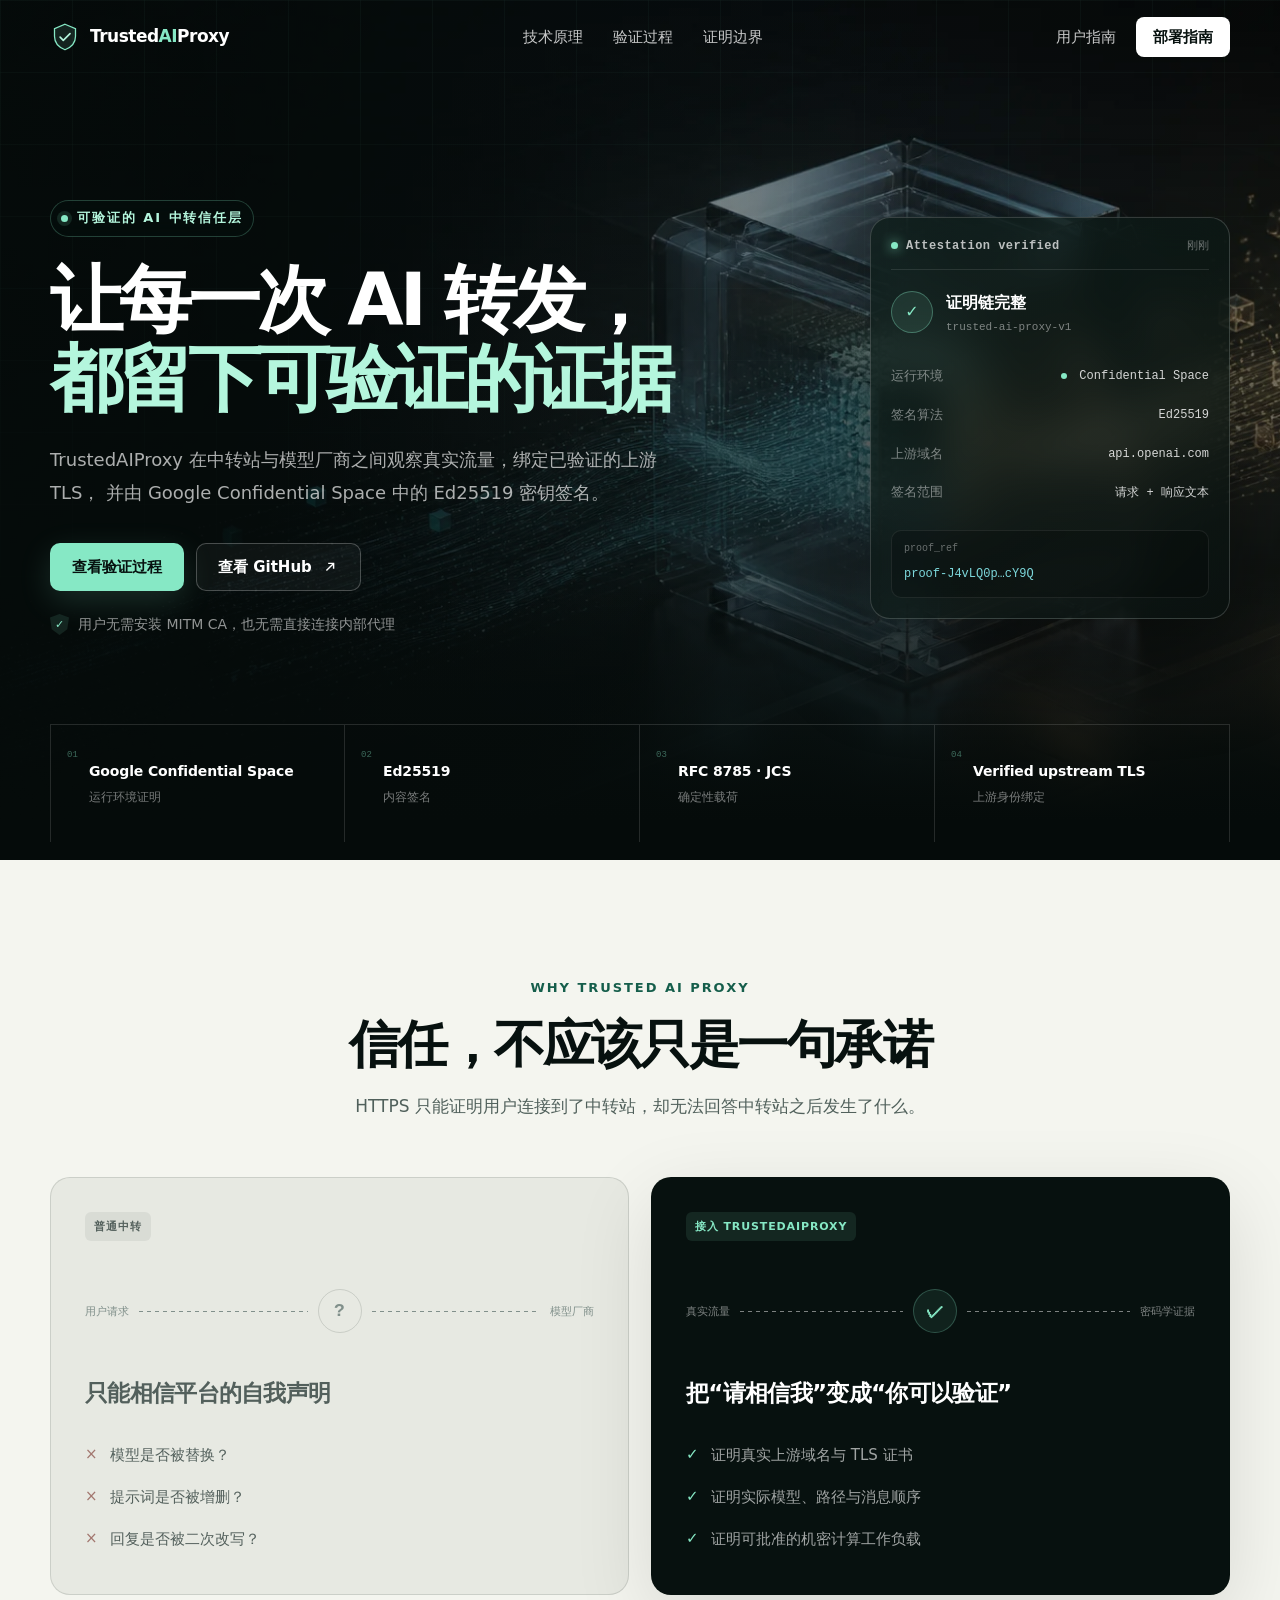
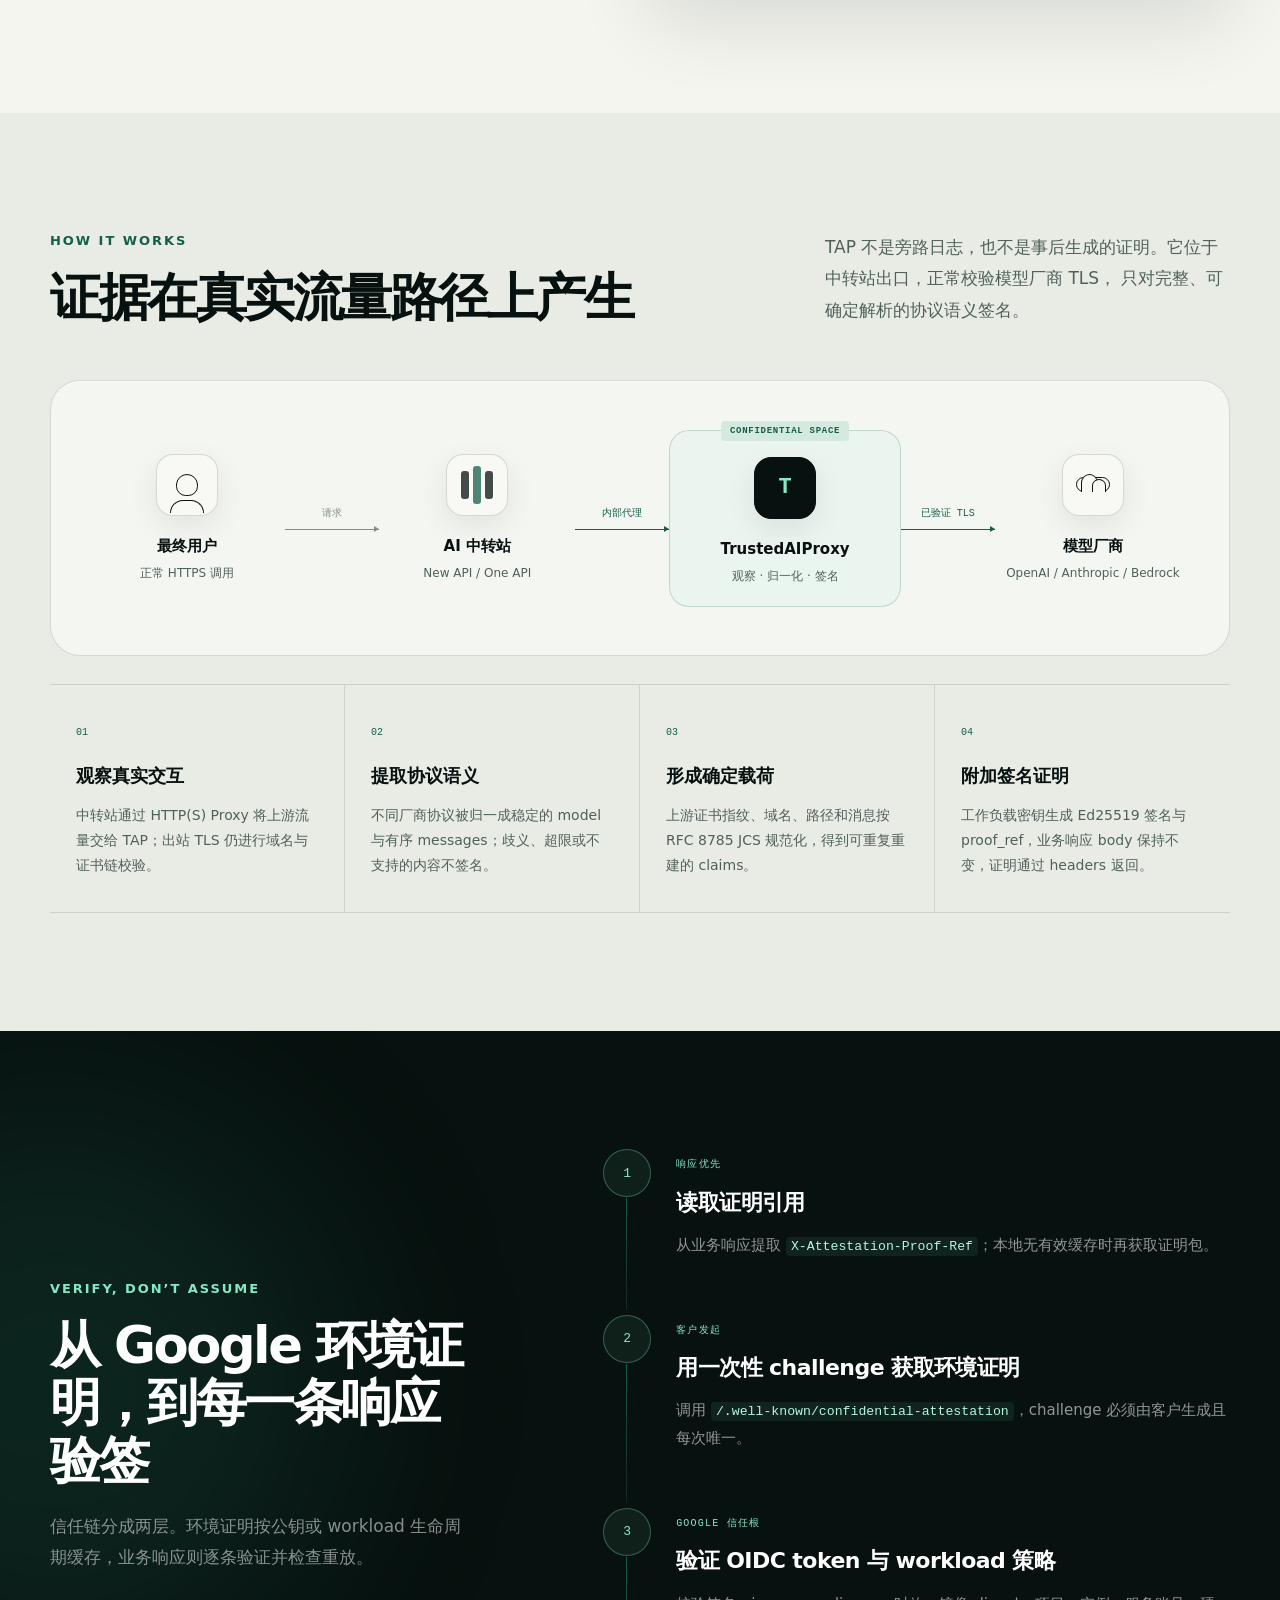
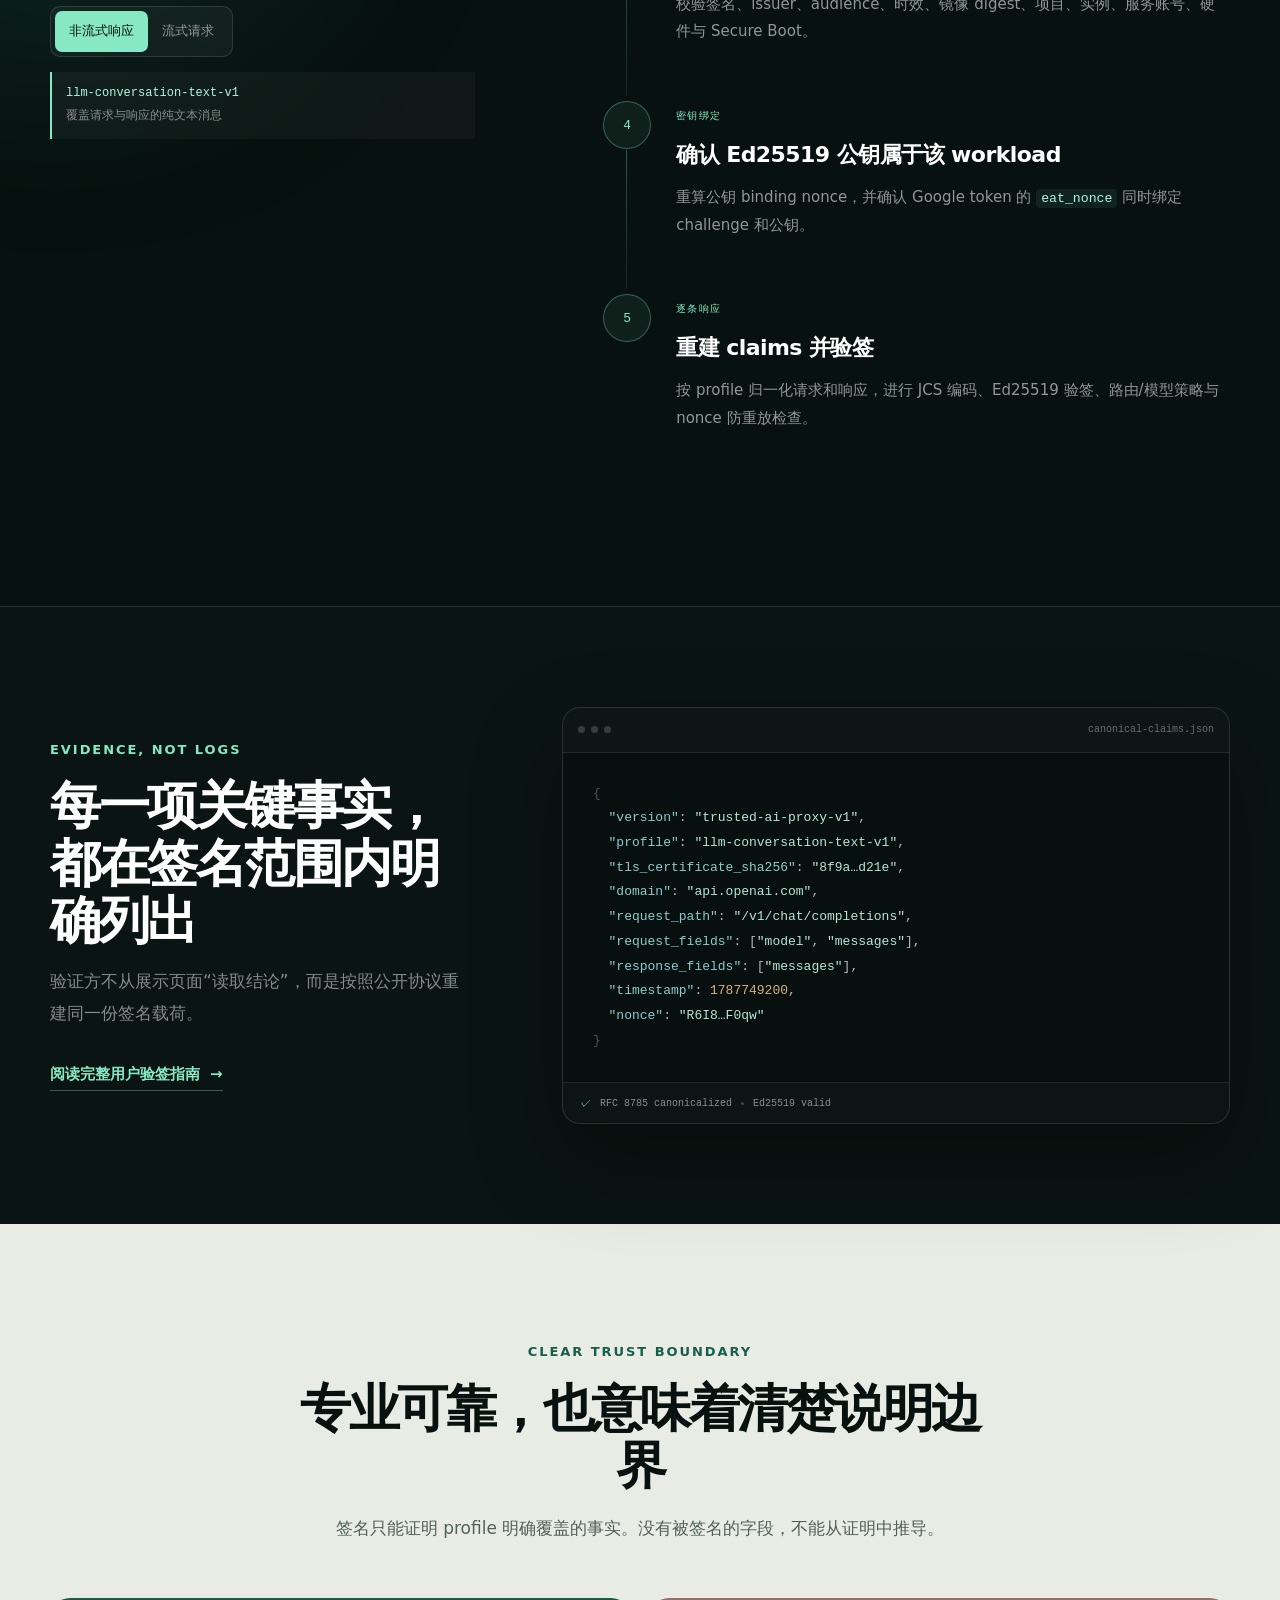
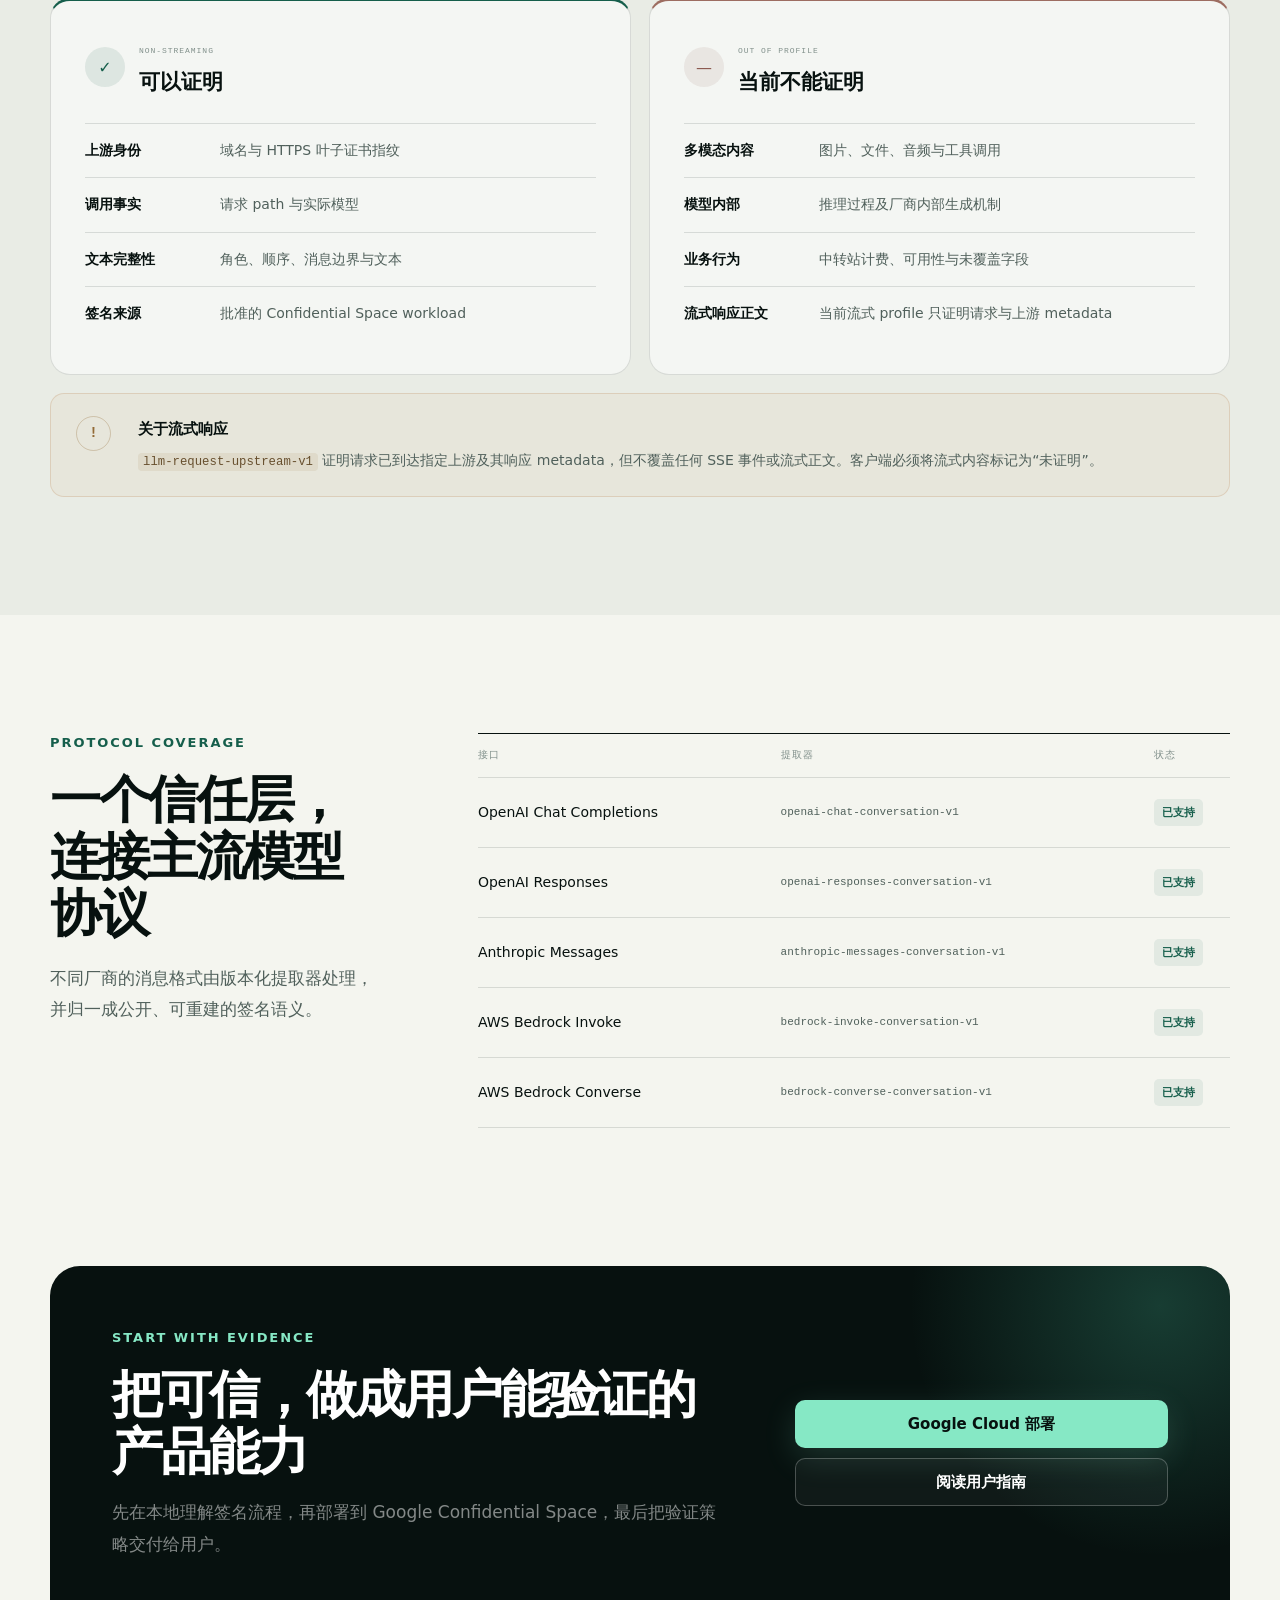
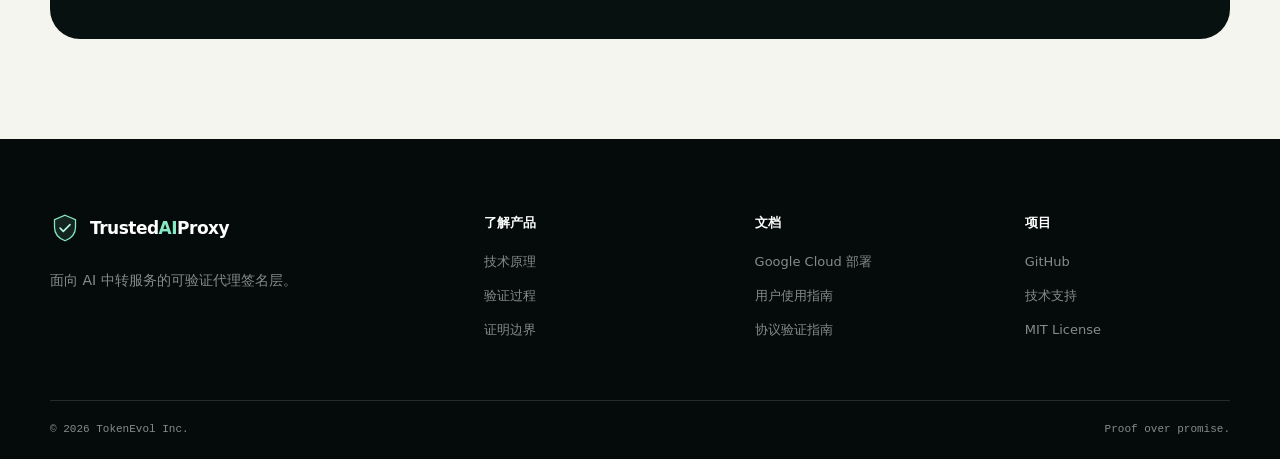
==== commit 7e65c5b8: "docs: switch project license to MIT" ====
--- a/website/index.html
+++ b/website/index.html
@@ -335,7 +335,7 @@
         </div>
         <div class="footer-links"><strong>了解产品</strong><a href="#principle">技术原理</a><a href="#verification">验证过程</a><a href="#scope">证明边界</a></div>
         <div class="footer-links"><strong>文档</strong><a href="deploy.html">Google Cloud 部署</a><a href="user-guide.html">用户使用指南</a><a href="https://github.com/tokenevol/TrustedAIProxy/blob/main/docs/customer-verification-guide.md" target="_blank" rel="noreferrer">协议验证指南</a></div>
-        <div class="footer-links"><strong>项目</strong><a href="https://github.com/tokenevol/TrustedAIProxy" target="_blank" rel="noreferrer">GitHub</a><a href="mailto:business@tokenevol.com">商业授权</a><a href="https://github.com/tokenevol/TrustedAIProxy/blob/main/LICENSE" target="_blank" rel="noreferrer">PolyForm Noncommercial</a></div>
+        <div class="footer-links"><strong>项目</strong><a href="https://github.com/tokenevol/TrustedAIProxy" target="_blank" rel="noreferrer">GitHub</a><a href="mailto:business@tokenevol.com">技术支持</a><a href="https://github.com/tokenevol/TrustedAIProxy/blob/main/LICENSE" target="_blank" rel="noreferrer">MIT License</a></div>
       </div>
       <div class="shell footer-bottom"><span>© 2026 TokenEvol Inc.</span><span>Proof over promise.</span></div>
     </footer>
--- a/website/assets/styles.css
+++ b/website/assets/styles.css
@@ -375,7 +375,7 @@
   .problem-grid, .scope-grid, .split-heading, .verification-layout, .evidence-grid, .support-layout, .cta-panel { grid-template-columns: 1fr; }
   .split-heading { gap: 22px; }
   .architecture-panel { grid-template-columns: 1fr; gap: 14px; }
-  .arch-link { width: 1px; height: 38px; flex-direction: row; }
+  .arch-link { width: 1px; height: 38px; flex-direction: row; justify-self: center; }
   .arch-link span { display: none; }.arch-link i { height: 100%; width: 1px; }.arch-link i::after { right: -3px; top: auto; bottom: 0; transform: rotate(90deg); }
   .principle-steps { grid-template-columns: 1fr 1fr; }
   .principle-step:nth-child(2) { border-right: 0; }.principle-step:nth-child(-n+2) { border-bottom: 1px solid var(--line); }
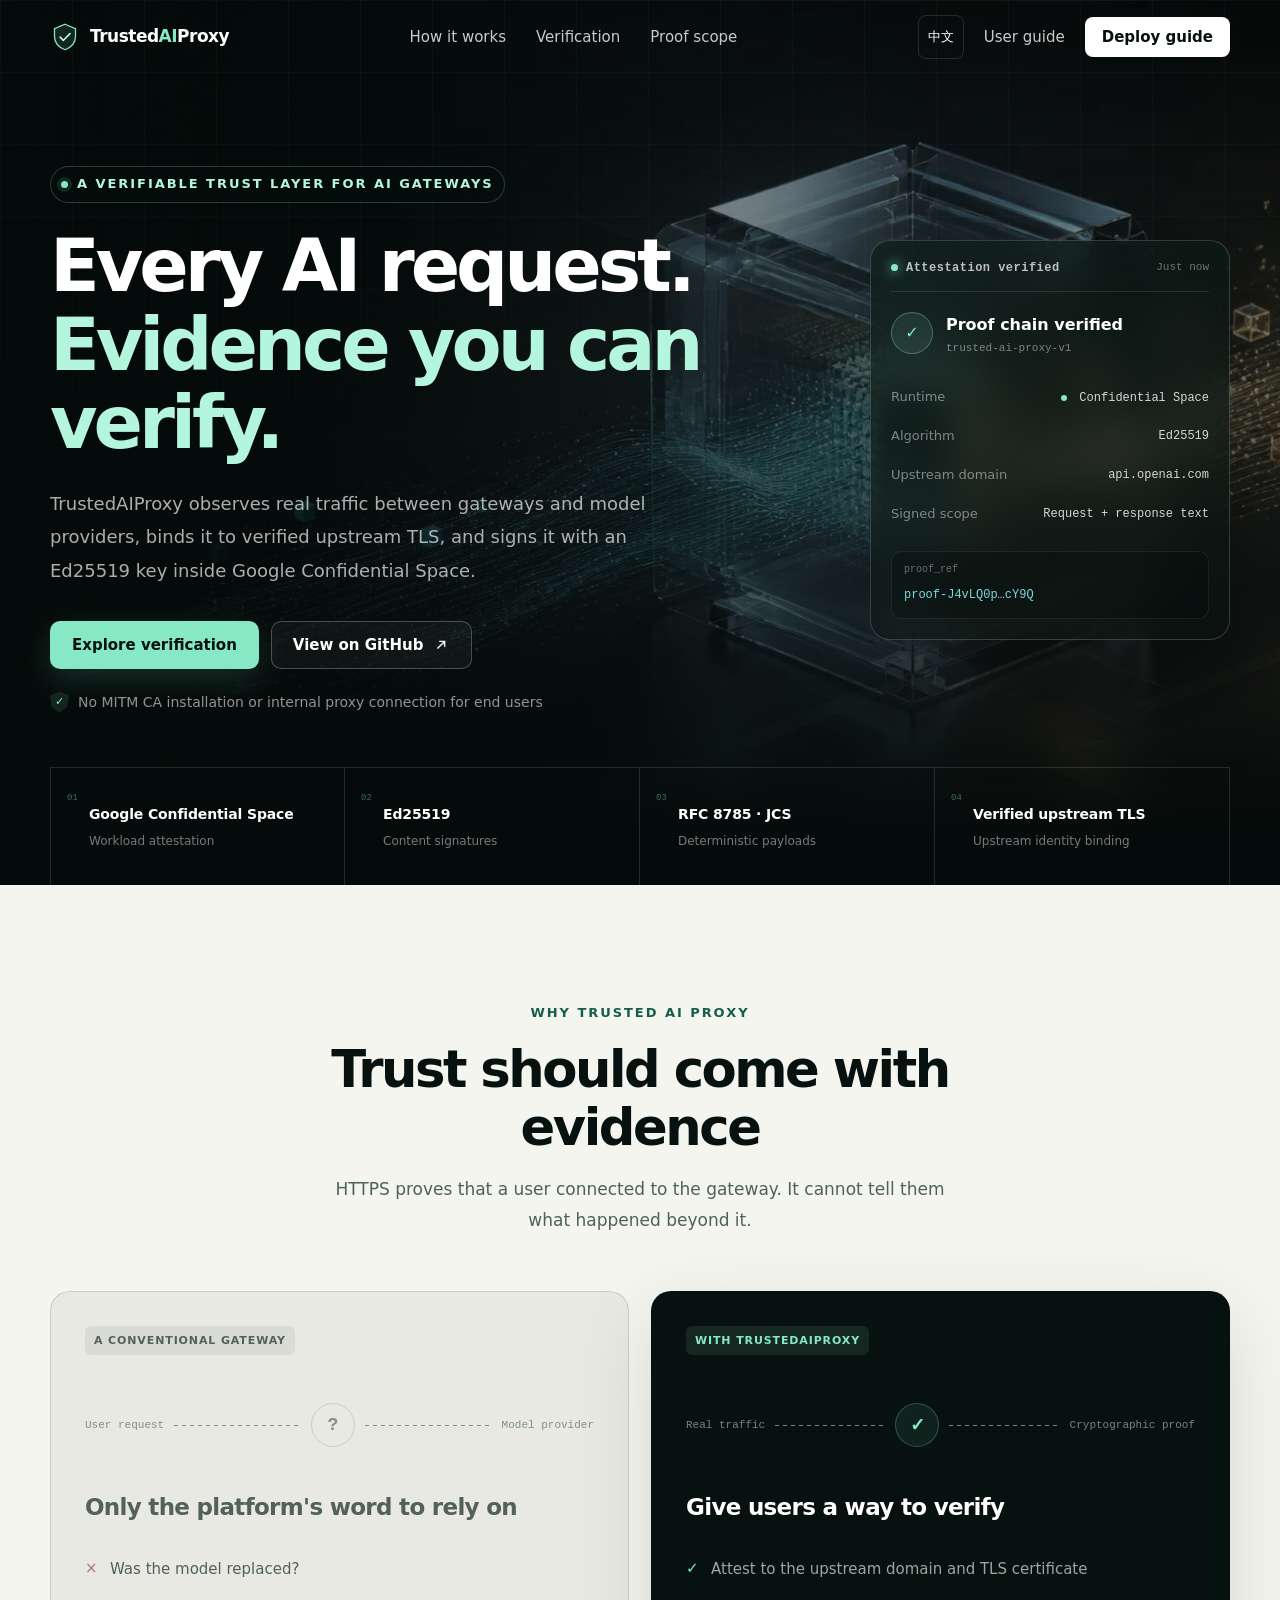
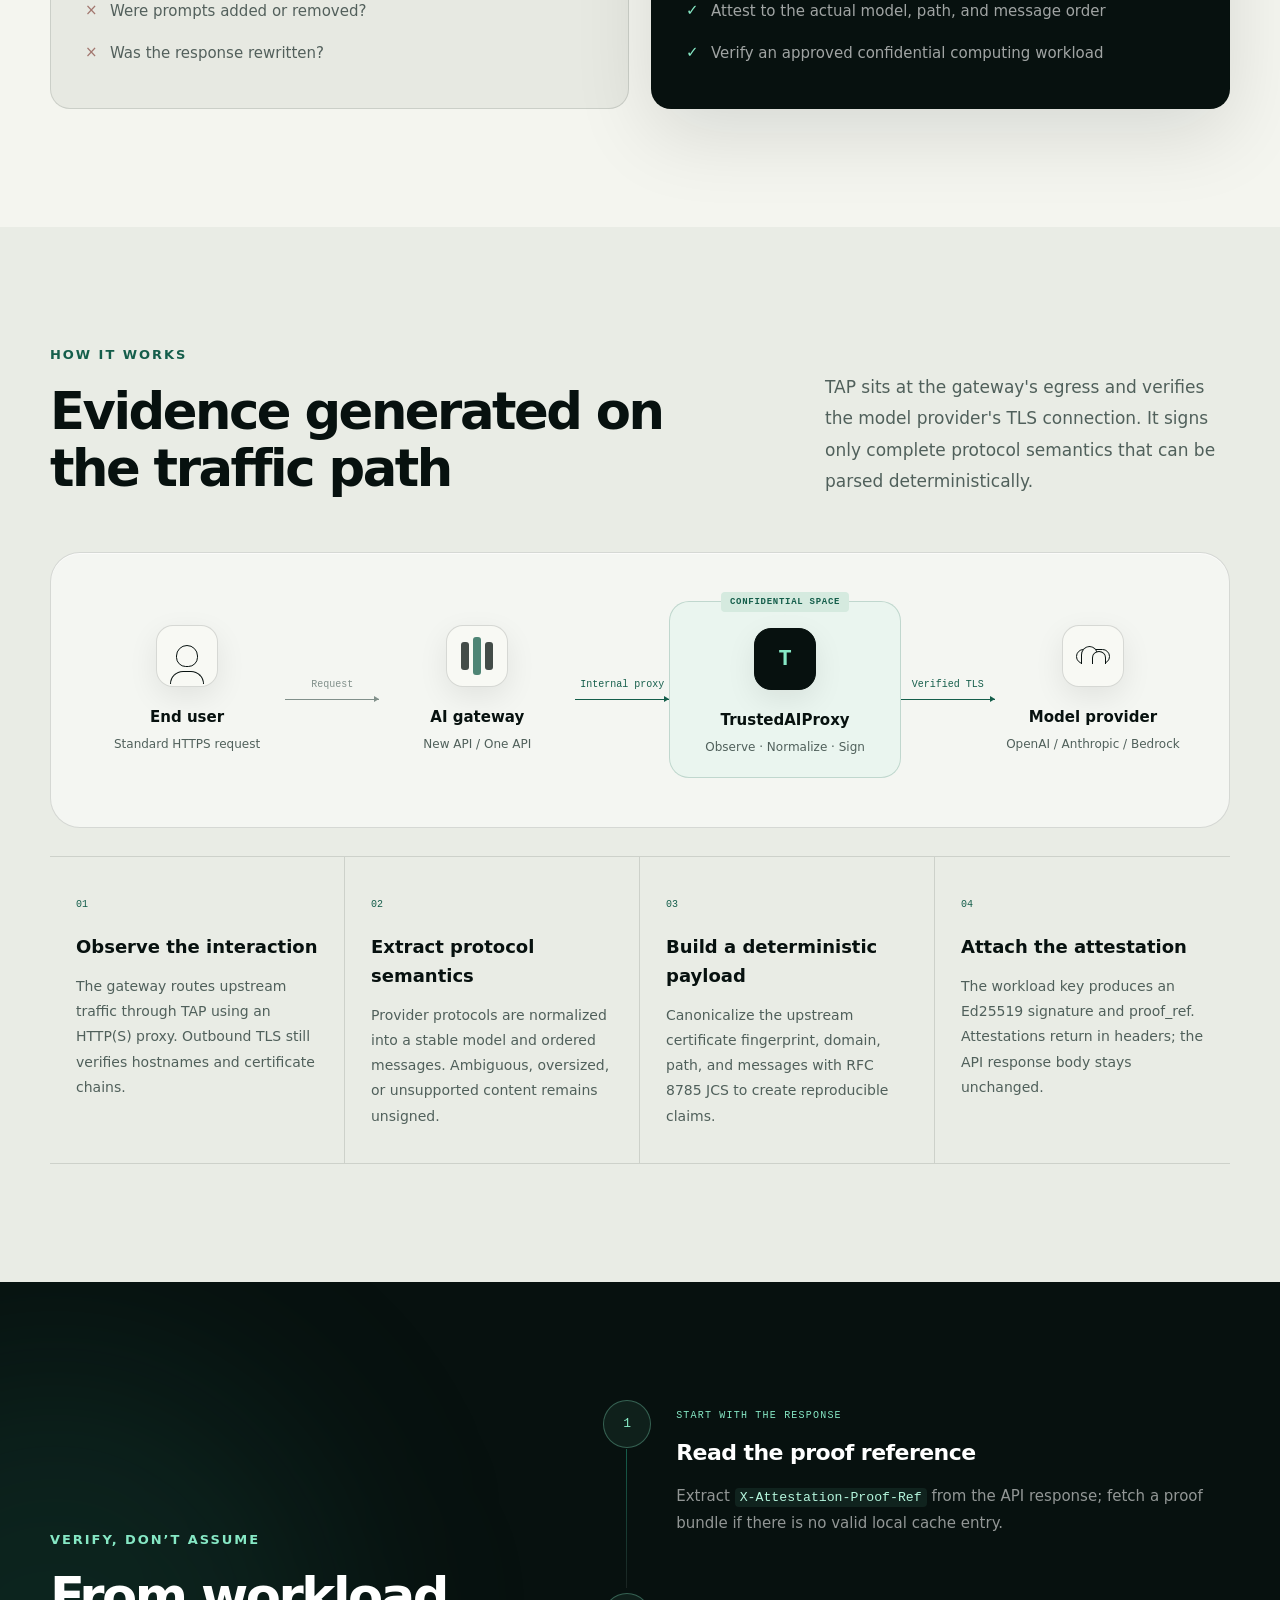
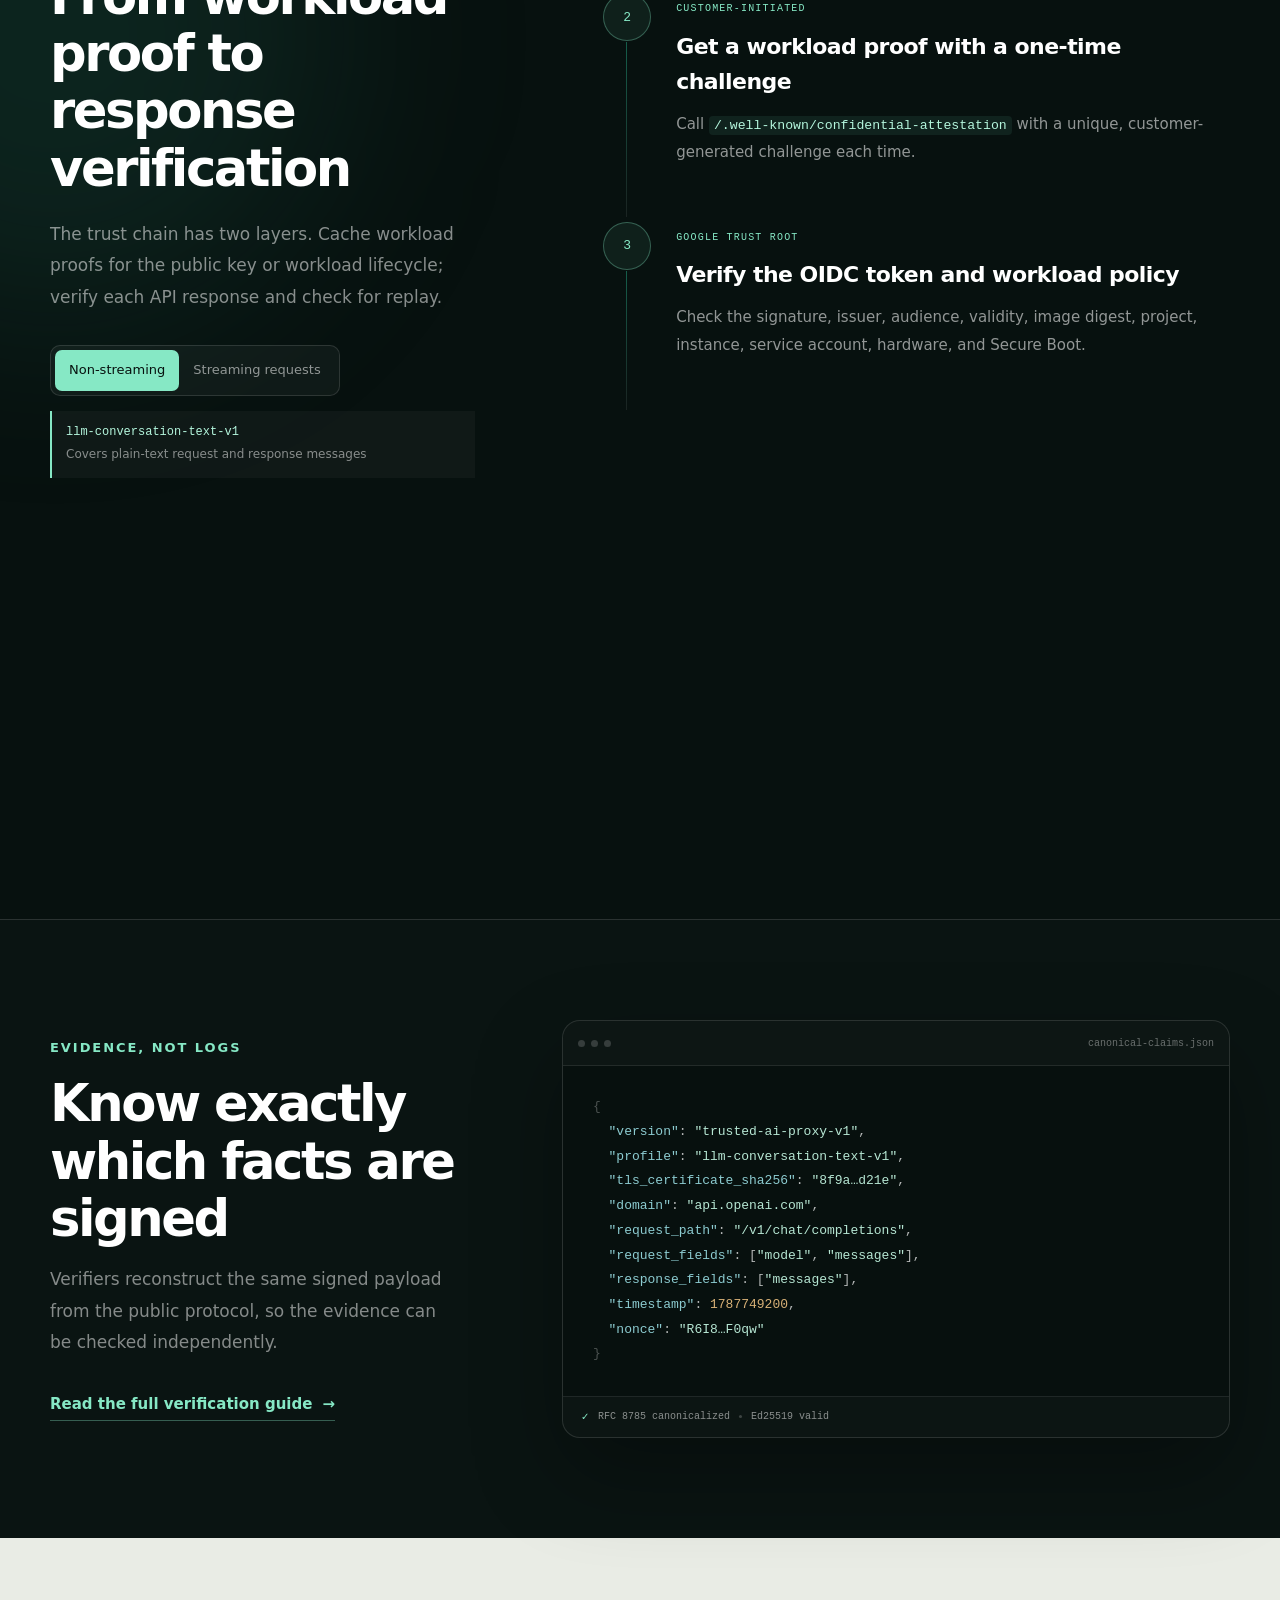
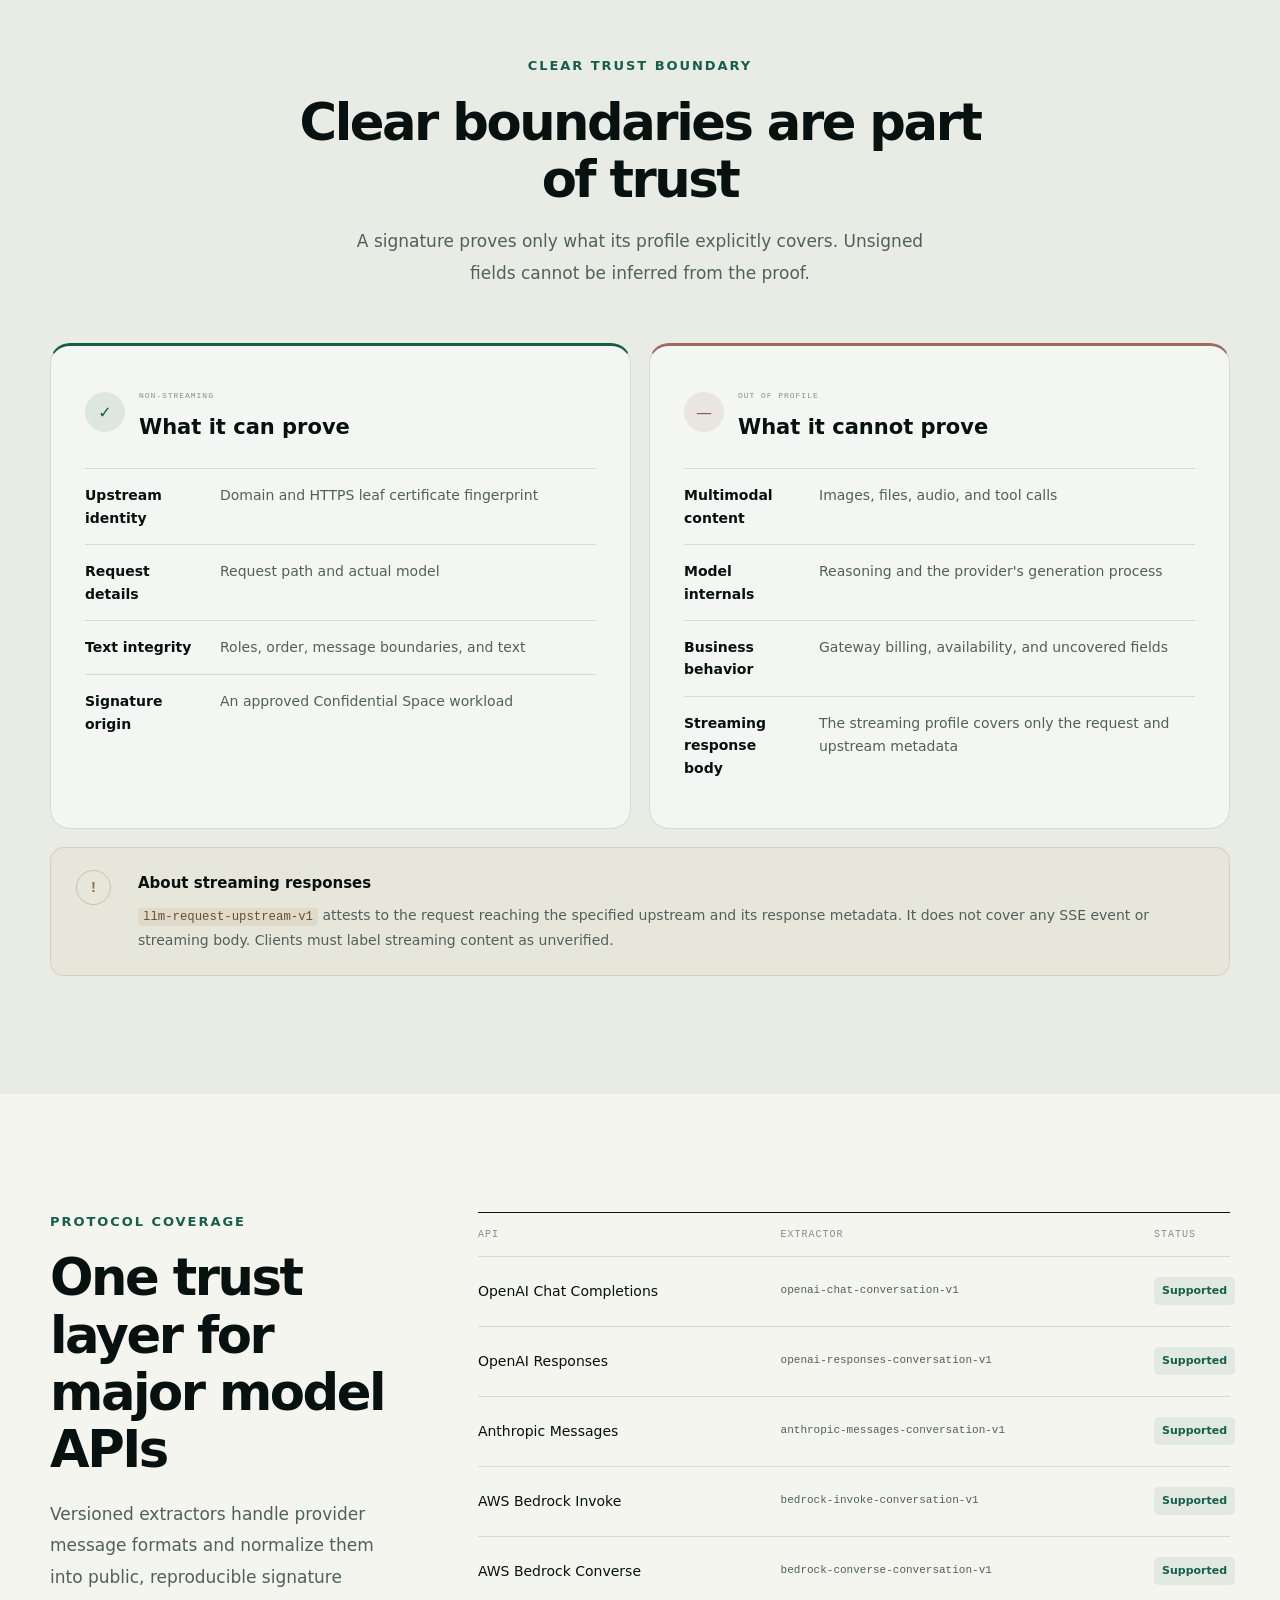
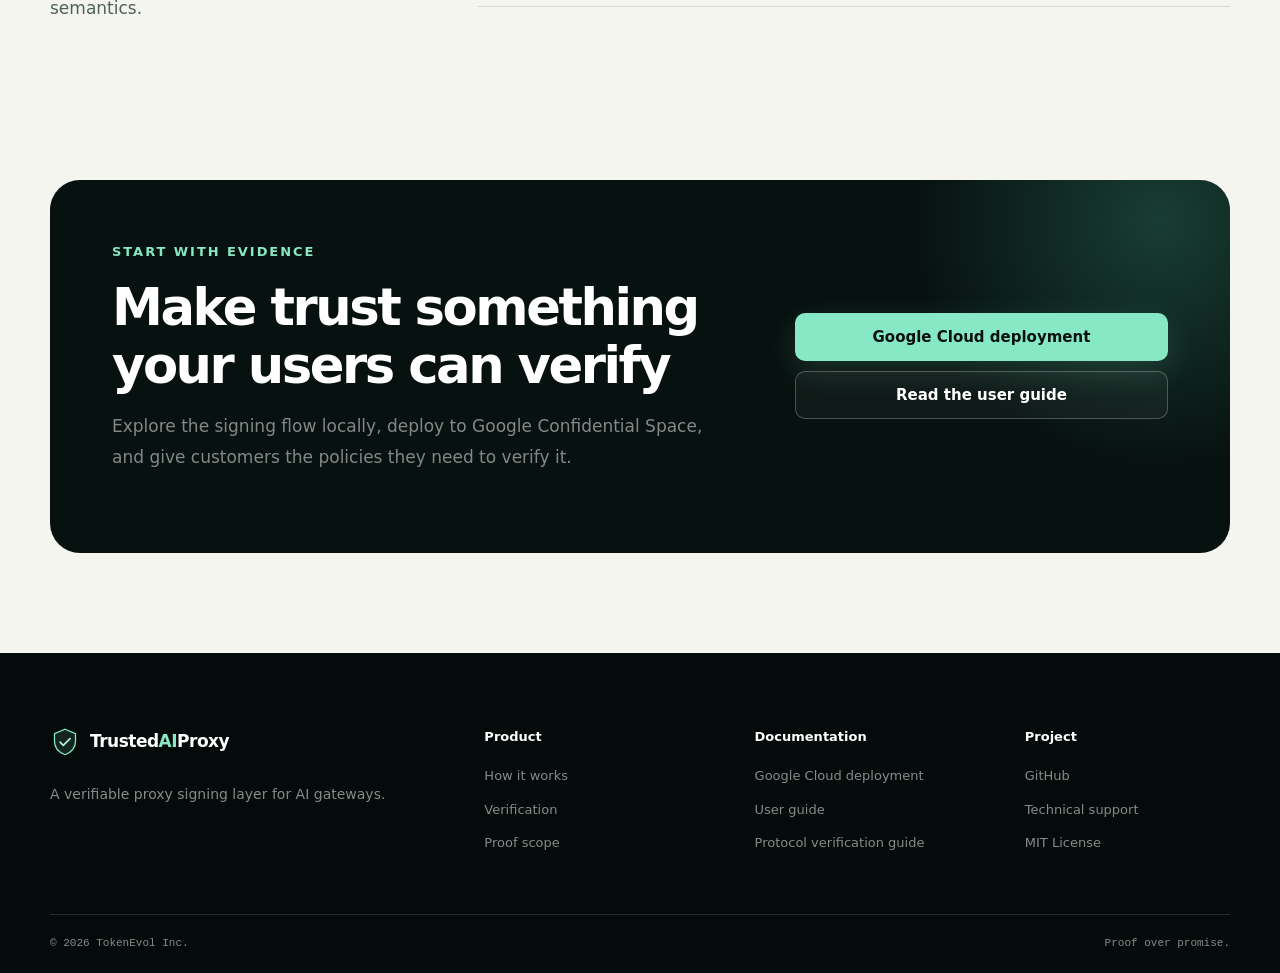
==== commit fda484ea: "doc: add bilingual" ====
--- a/website/index.html
+++ b/website/index.html
@@ -1,53 +1,57 @@
 <!doctype html>
-<html lang="zh-CN">
+<html lang="en">
   <head>
     <meta charset="UTF-8" />
     <meta name="viewport" content="width=device-width, initial-scale=1" />
     <meta
       name="description"
-      content="TrustedAIProxy 为 AI 中转服务提供可独立验证的请求与响应证明。基于 Google Confidential Space、Ed25519 与经过验证的上游 TLS。"
+      content="TrustedAIProxy provides independently verifiable request and response attestations for AI gateways, using Google Confidential Space, Ed25519, and verified upstream TLS."
     />
+    <link rel="alternate" hreflang="en" href="index.html" />
+    <link rel="alternate" hreflang="zh-CN" href="zh/index.html" />
+    <link rel="alternate" hreflang="x-default" href="index.html" />
     <meta name="theme-color" content="#07110f" />
-    <meta property="og:title" content="TrustedAIProxy｜让 AI 转发留下可验证的证据" />
+    <meta property="og:title" content="TrustedAIProxy | Verifiable evidence for AI gateways" />
     <meta
       property="og:description"
-      content="不是要求用户相信，而是让用户亲自验证。"
+      content="Give users evidence they can verify for themselves."
     />
-    <title>TrustedAIProxy｜可信 AI 转发证明</title>
+    <title>TrustedAIProxy | Verifiable AI Gateway Attestations</title>
     <script>document.documentElement.classList.add("js")</script>
     <link rel="stylesheet" href="assets/styles.css" />
     <script defer src="assets/site.js"></script>
   </head>
   <body>
-    <a class="skip-link" href="#main">跳到主要内容</a>
+    <a class="skip-link" href="#main">Skip to main content</a>
     <header class="site-header" data-header>
       <div class="shell header-inner">
-        <a class="brand" href="index.html" aria-label="TrustedAIProxy 首页">
+        <a class="brand" href="index.html" aria-label="TrustedAIProxy home">
           <svg class="brand-mark" viewBox="0 0 40 40" aria-hidden="true">
             <path d="M20 3 34 9v10c0 9.2-5.7 14.8-14 18-8.3-3.2-14-8.8-14-18V9l14-6Z" />
             <path d="m13.5 20.2 4.2 4.2 9-9" />
           </svg>
           <span>Trusted<span>AI</span>Proxy</span>
         </a>
-        <nav class="desktop-nav" aria-label="主导航">
-          <a href="#principle">技术原理</a>
-          <a href="#verification">验证过程</a>
-          <a href="#scope">证明边界</a>
+        <nav class="desktop-nav" aria-label="Main navigation">
+          <a href="#principle">How it works</a>
+          <a href="#verification">Verification</a>
+          <a href="#scope">Proof scope</a>
         </nav>
         <div class="header-actions">
-          <a class="text-link desktop-only" href="user-guide.html">用户指南</a>
-          <a class="button button-small button-light" href="deploy.html">部署指南</a>
-          <button class="menu-button" type="button" aria-label="打开菜单" aria-expanded="false" data-menu-button>
+          <a class="language-switch" href="zh/index.html" lang="zh-CN" hreflang="zh-CN" aria-label="切换到中文" data-language-switch>中文</a>
+          <a class="text-link desktop-only" href="user-guide.html">User guide</a>
+          <a class="button button-small button-light" href="deploy.html">Deploy guide</a>
+          <button class="menu-button" type="button" aria-label="Open menu" aria-expanded="false" data-menu-button>
             <span></span><span></span>
           </button>
         </div>
       </div>
-      <nav class="mobile-nav" aria-label="移动端导航" data-mobile-nav>
-        <a href="#principle">技术原理</a>
-        <a href="#verification">验证过程</a>
-        <a href="#scope">证明边界</a>
-        <a href="user-guide.html">用户指南</a>
-        <a href="deploy.html">Google Cloud 部署</a>
+      <nav class="mobile-nav" aria-label="Mobile navigation" data-mobile-nav>
+        <a href="#principle">How it works</a>
+        <a href="#verification">Verification</a>
+        <a href="#scope">Proof scope</a>
+        <a href="user-guide.html">User guide</a>
+        <a href="deploy.html">Google Cloud deployment</a>
       </nav>
     </header>
 
@@ -57,42 +61,41 @@
         <div class="hero-grid" aria-hidden="true"></div>
         <div class="shell hero-inner">
           <div class="hero-copy reveal">
-            <div class="eyebrow"><span class="live-dot"></span> 可验证的 AI 中转信任层</div>
-            <h1>让每一次 AI 转发，<br /><em>都留下可验证的证据</em></h1>
+            <div class="eyebrow"><span class="live-dot"></span> A verifiable trust layer for AI gateways</div>
+            <h1>Every AI request.<br /><em>Evidence you can verify.</em></h1>
             <p>
-              TrustedAIProxy 在中转站与模型厂商之间观察真实流量，绑定已验证的上游 TLS，
-              并由 Google Confidential Space 中的 Ed25519 密钥签名。
+              TrustedAIProxy observes real traffic between gateways and model providers, binds it to verified upstream TLS, and signs it with an Ed25519 key inside Google Confidential Space.
             </p>
             <div class="hero-actions">
-              <a class="button button-primary" href="#verification">查看验证过程</a>
+              <a class="button button-primary" href="#verification">Explore verification</a>
               <a class="button button-ghost" href="https://github.com/tokenevol/TrustedAIProxy" target="_blank" rel="noreferrer">
-                查看 GitHub
+                View on GitHub
                 <svg viewBox="0 0 20 20" aria-hidden="true"><path d="M6 14 14 6m-6 0h6v6" /></svg>
               </a>
             </div>
             <div class="hero-note">
               <span class="mini-shield" aria-hidden="true">✓</span>
-              用户无需安装 MITM CA，也无需直接连接内部代理
-            </div>
-          </div>
-
-          <div class="proof-card reveal reveal-delay" aria-label="验签成功示例">
+              No MITM CA installation or internal proxy connection for end users
+            </div>
+          </div>
+
+          <div class="proof-card reveal reveal-delay" aria-label="Example of successful verification">
             <div class="proof-card-top">
               <div class="proof-card-title"><span></span> Attestation verified</div>
-              <div class="proof-card-time">刚刚</div>
+              <div class="proof-card-time">Just now</div>
             </div>
             <div class="proof-status">
               <div class="proof-check">✓</div>
               <div>
-                <strong>证明链完整</strong>
+                <strong>Proof chain verified</strong>
                 <small>trusted-ai-proxy-v1</small>
               </div>
             </div>
             <dl class="proof-fields">
-              <div><dt>运行环境</dt><dd><span class="verified-dot"></span> Confidential Space</dd></div>
-              <div><dt>签名算法</dt><dd>Ed25519</dd></div>
-              <div><dt>上游域名</dt><dd>api.openai.com</dd></div>
-              <div><dt>签名范围</dt><dd>请求 + 响应文本</dd></div>
+              <div><dt>Runtime</dt><dd><span class="verified-dot"></span> Confidential Space</dd></div>
+              <div><dt>Algorithm</dt><dd>Ed25519</dd></div>
+              <div><dt>Upstream domain</dt><dd>api.openai.com</dd></div>
+              <div><dt>Signed scope</dt><dd>Request + response text</dd></div>
             </dl>
             <div class="proof-hash">
               <span>proof_ref</span>
@@ -100,11 +103,11 @@
             </div>
           </div>
         </div>
-        <div class="shell trust-strip" aria-label="核心技术">
-          <div><span>01</span><strong>Google Confidential Space</strong><small>运行环境证明</small></div>
-          <div><span>02</span><strong>Ed25519</strong><small>内容签名</small></div>
-          <div><span>03</span><strong>RFC 8785 · JCS</strong><small>确定性载荷</small></div>
-          <div><span>04</span><strong>Verified upstream TLS</strong><small>上游身份绑定</small></div>
+        <div class="shell trust-strip" aria-label="Core technologies">
+          <div><span>01</span><strong>Google Confidential Space</strong><small>Workload attestation</small></div>
+          <div><span>02</span><strong>Ed25519</strong><small>Content signatures</small></div>
+          <div><span>03</span><strong>RFC 8785 · JCS</strong><small>Deterministic payloads</small></div>
+          <div><span>04</span><strong>Verified upstream TLS</strong><small>Upstream identity binding</small></div>
         </div>
       </section>
 
@@ -112,32 +115,32 @@
         <div class="shell">
           <div class="section-heading narrow reveal">
             <div class="kicker">WHY TRUSTED AI PROXY</div>
-            <h2>信任，不应该只是一句承诺</h2>
-            <p>HTTPS 只能证明用户连接到了中转站，却无法回答中转站之后发生了什么。</p>
+            <h2>Trust should come with evidence</h2>
+            <p>HTTPS proves that a user connected to the gateway. It cannot tell them what happened beyond it.</p>
           </div>
           <div class="problem-grid">
             <article class="problem-card muted reveal">
-              <div class="card-label">普通中转</div>
+              <div class="card-label">A conventional gateway</div>
               <div class="uncertain-path">
-                <span>用户请求</span><i></i><b>?</b><i></i><span>模型厂商</span>
+                <span>User request</span><i></i><b>?</b><i></i><span>Model provider</span>
               </div>
-              <h3>只能相信平台的自我声明</h3>
+              <h3>Only the platform's word to rely on</h3>
               <ul class="cross-list">
-                <li>模型是否被替换？</li>
-                <li>提示词是否被增删？</li>
-                <li>回复是否被二次改写？</li>
+                <li>Was the model replaced?</li>
+                <li>Were prompts added or removed?</li>
+                <li>Was the response rewritten?</li>
               </ul>
             </article>
             <article class="problem-card trusted reveal reveal-delay">
-              <div class="card-label">接入 TrustedAIProxy</div>
+              <div class="card-label">With TrustedAIProxy</div>
               <div class="certain-path">
-                <span>真实流量</span><i></i><b>✓</b><i></i><span>密码学证据</span>
+                <span>Real traffic</span><i></i><b>✓</b><i></i><span>Cryptographic proof</span>
               </div>
-              <h3>把“请相信我”变成“你可以验证”</h3>
+              <h3>Give users a way to verify</h3>
               <ul class="check-list">
-                <li>证明真实上游域名与 TLS 证书</li>
-                <li>证明实际模型、路径与消息顺序</li>
-                <li>证明可批准的机密计算工作负载</li>
+                <li>Attest to the upstream domain and TLS certificate</li>
+                <li>Attest to the actual model, path, and message order</li>
+                <li>Verify an approved confidential computing workload</li>
               </ul>
             </article>
           </div>
@@ -149,42 +152,41 @@
           <div class="section-heading split-heading reveal">
             <div>
               <div class="kicker">HOW IT WORKS</div>
-              <h2>证据在真实流量路径上产生</h2>
+              <h2>Evidence generated on the traffic path</h2>
             </div>
             <p>
-              TAP 不是旁路日志，也不是事后生成的证明。它位于中转站出口，正常校验模型厂商 TLS，
-              只对完整、可确定解析的协议语义签名。
+              TAP sits at the gateway's egress and verifies the model provider's TLS connection. It signs only complete protocol semantics that can be parsed deterministically.
             </p>
           </div>
 
           <div class="architecture-panel reveal">
             <div class="arch-node">
               <div class="node-icon user-icon" aria-hidden="true"><span></span></div>
-              <strong>最终用户</strong><small>正常 HTTPS 调用</small>
-            </div>
-            <div class="arch-link"><span>请求</span><i></i></div>
+              <strong>End user</strong><small>Standard HTTPS request</small>
+            </div>
+            <div class="arch-link"><span>Request</span><i></i></div>
             <div class="arch-node">
               <div class="node-icon gateway-icon" aria-hidden="true"><i></i><i></i><i></i></div>
-              <strong>AI 中转站</strong><small>New API / One API</small>
-            </div>
-            <div class="arch-link active"><span>内部代理</span><i></i></div>
+              <strong>AI gateway</strong><small>New API / One API</small>
+            </div>
+            <div class="arch-link active"><span>Internal proxy</span><i></i></div>
             <div class="arch-node tap-node">
               <div class="confidential-tag">CONFIDENTIAL SPACE</div>
               <div class="node-icon tap-icon" aria-hidden="true">T</div>
-              <strong>TrustedAIProxy</strong><small>观察 · 归一化 · 签名</small>
-            </div>
-            <div class="arch-link active"><span>已验证 TLS</span><i></i></div>
+              <strong>TrustedAIProxy</strong><small>Observe · Normalize · Sign</small>
+            </div>
+            <div class="arch-link active"><span>Verified TLS</span><i></i></div>
             <div class="arch-node">
               <div class="node-icon cloud-icon" aria-hidden="true"><span></span></div>
-              <strong>模型厂商</strong><small>OpenAI / Anthropic / Bedrock</small>
+              <strong>Model provider</strong><small>OpenAI / Anthropic / Bedrock</small>
             </div>
           </div>
 
           <div class="principle-steps">
-            <article class="principle-step reveal"><span>01</span><h3>观察真实交互</h3><p>中转站通过 HTTP(S) Proxy 将上游流量交给 TAP；出站 TLS 仍进行域名与证书链校验。</p></article>
-            <article class="principle-step reveal"><span>02</span><h3>提取协议语义</h3><p>不同厂商协议被归一成稳定的 model 与有序 messages；歧义、超限或不支持的内容不签名。</p></article>
-            <article class="principle-step reveal"><span>03</span><h3>形成确定载荷</h3><p>上游证书指纹、域名、路径和消息按 RFC 8785 JCS 规范化，得到可重复重建的 claims。</p></article>
-            <article class="principle-step reveal"><span>04</span><h3>附加签名证明</h3><p>工作负载密钥生成 Ed25519 签名与 proof_ref，业务响应 body 保持不变，证明通过 headers 返回。</p></article>
+            <article class="principle-step reveal"><span>01</span><h3>Observe the interaction</h3><p>The gateway routes upstream traffic through TAP using an HTTP(S) proxy. Outbound TLS still verifies hostnames and certificate chains.</p></article>
+            <article class="principle-step reveal"><span>02</span><h3>Extract protocol semantics</h3><p>Provider protocols are normalized into a stable model and ordered messages. Ambiguous, oversized, or unsupported content remains unsigned.</p></article>
+            <article class="principle-step reveal"><span>03</span><h3>Build a deterministic payload</h3><p>Canonicalize the upstream certificate fingerprint, domain, path, and messages with RFC 8785 JCS to create reproducible claims.</p></article>
+            <article class="principle-step reveal"><span>04</span><h3>Attach the attestation</h3><p>The workload key produces an Ed25519 signature and proof_ref. Attestations return in headers; the API response body stays unchanged.</p></article>
           </div>
         </div>
       </section>
@@ -193,38 +195,38 @@
         <div class="shell verification-layout">
           <div class="verification-intro reveal">
             <div class="kicker">VERIFY, DON’T ASSUME</div>
-            <h2>从 Google 环境证明，到每一条响应验签</h2>
-            <p>信任链分成两层。环境证明按公钥或 workload 生命周期缓存，业务响应则逐条验证并检查重放。</p>
-            <div class="profile-switch" role="tablist" aria-label="证明类型">
-              <button class="active" type="button" role="tab" aria-selected="true" data-profile="conversation">非流式响应</button>
-              <button type="button" role="tab" aria-selected="false" data-profile="stream">流式请求</button>
+            <h2>From workload proof to response verification</h2>
+            <p>The trust chain has two layers. Cache workload proofs for the public key or workload lifecycle; verify each API response and check for replay.</p>
+            <div class="profile-switch" role="tablist" aria-label="Attestation type">
+              <button class="active" type="button" role="tab" aria-selected="true" data-profile="conversation">Non-streaming</button>
+              <button type="button" role="tab" aria-selected="false" data-profile="stream">Streaming requests</button>
             </div>
             <div class="profile-note" data-profile-note>
               <strong>llm-conversation-text-v1</strong>
-              <span>覆盖请求与响应的纯文本消息</span>
+              <span>Covers plain-text request and response messages</span>
             </div>
           </div>
 
           <ol class="verification-timeline">
             <li class="reveal">
               <span>1</span>
-              <div><small>响应优先</small><h3>读取证明引用</h3><p>从业务响应提取 <code>X-Attestation-Proof-Ref</code>；本地无有效缓存时再获取证明包。</p></div>
+              <div><small>Start with the response</small><h3>Read the proof reference</h3><p>Extract <code>X-Attestation-Proof-Ref</code> from the API response; fetch a proof bundle if there is no valid local cache entry.</p></div>
             </li>
             <li class="reveal">
               <span>2</span>
-              <div><small>客户发起</small><h3>用一次性 challenge 获取环境证明</h3><p>调用 <code>/.well-known/confidential-attestation</code>，challenge 必须由客户生成且每次唯一。</p></div>
+              <div><small>Customer-initiated</small><h3>Get a workload proof with a one-time challenge</h3><p>Call <code>/.well-known/confidential-attestation</code> with a unique, customer-generated challenge each time.</p></div>
             </li>
             <li class="reveal">
               <span>3</span>
-              <div><small>Google 信任根</small><h3>验证 OIDC token 与 workload 策略</h3><p>校验签名、issuer、audience、时效、镜像 digest、项目、实例、服务账号、硬件与 Secure Boot。</p></div>
+              <div><small>Google trust root</small><h3>Verify the OIDC token and workload policy</h3><p>Check the signature, issuer, audience, validity, image digest, project, instance, service account, hardware, and Secure Boot.</p></div>
             </li>
             <li class="reveal">
               <span>4</span>
-              <div><small>密钥绑定</small><h3>确认 Ed25519 公钥属于该 workload</h3><p>重算公钥 binding nonce，并确认 Google token 的 <code>eat_nonce</code> 同时绑定 challenge 和公钥。</p></div>
+              <div><small>Key binding</small><h3>Bind the Ed25519 key to the workload</h3><p>Recompute the public key binding nonce and confirm that the Google token's <code>eat_nonce</code> binds both the challenge and the public key.</p></div>
             </li>
             <li class="reveal">
               <span>5</span>
-              <div><small>逐条响应</small><h3>重建 claims 并验签</h3><p>按 profile 归一化请求和响应，进行 JCS 编码、Ed25519 验签、路由/模型策略与 nonce 防重放检查。</p></div>
+              <div><small>Every response</small><h3>Rebuild claims and verify the signature</h3><p>Normalize the request and response for the profile, apply JCS, verify Ed25519, enforce route/model policies, and check the nonce for replay.</p></div>
             </li>
           </ol>
         </div>
@@ -234,9 +236,9 @@
         <div class="shell evidence-grid">
           <div class="evidence-copy reveal">
             <div class="kicker">EVIDENCE, NOT LOGS</div>
-            <h2>每一项关键事实，都在签名范围内明确列出</h2>
-            <p>验证方不从展示页面“读取结论”，而是按照公开协议重建同一份签名载荷。</p>
-            <a class="inline-link" href="user-guide.html">阅读完整用户验签指南 <span>→</span></a>
+            <h2>Know exactly which facts are signed</h2>
+            <p>Verifiers reconstruct the same signed payload from the public protocol, so the evidence can be checked independently.</p>
+            <a class="inline-link" href="user-guide.html">Read the full verification guide <span>→</span></a>
           </div>
           <div class="claims-window reveal reveal-delay">
             <div class="window-bar"><span></span><span></span><span></span><small>canonical-claims.json</small></div>
@@ -260,32 +262,32 @@
         <div class="shell">
           <div class="section-heading narrow reveal">
             <div class="kicker">CLEAR TRUST BOUNDARY</div>
-            <h2>专业可靠，也意味着清楚说明边界</h2>
-            <p>签名只能证明 profile 明确覆盖的事实。没有被签名的字段，不能从证明中推导。</p>
+            <h2>Clear boundaries are part of trust</h2>
+            <p>A signature proves only what its profile explicitly covers. Unsigned fields cannot be inferred from the proof.</p>
           </div>
           <div class="scope-grid">
             <article class="scope-card can reveal">
-              <div class="scope-title"><span>✓</span><div><small>NON-STREAMING</small><h3>可以证明</h3></div></div>
+              <div class="scope-title"><span>✓</span><div><small>NON-STREAMING</small><h3>What it can prove</h3></div></div>
               <ul>
-                <li><strong>上游身份</strong><span>域名与 HTTPS 叶子证书指纹</span></li>
-                <li><strong>调用事实</strong><span>请求 path 与实际模型</span></li>
-                <li><strong>文本完整性</strong><span>角色、顺序、消息边界与文本</span></li>
-                <li><strong>签名来源</strong><span>批准的 Confidential Space workload</span></li>
+                <li><strong>Upstream identity</strong><span>Domain and HTTPS leaf certificate fingerprint</span></li>
+                <li><strong>Request details</strong><span>Request path and actual model</span></li>
+                <li><strong>Text integrity</strong><span>Roles, order, message boundaries, and text</span></li>
+                <li><strong>Signature origin</strong><span>An approved Confidential Space workload</span></li>
               </ul>
             </article>
             <article class="scope-card cannot reveal reveal-delay">
-              <div class="scope-title"><span>—</span><div><small>OUT OF PROFILE</small><h3>当前不能证明</h3></div></div>
+              <div class="scope-title"><span>—</span><div><small>OUT OF PROFILE</small><h3>What it cannot prove</h3></div></div>
               <ul>
-                <li><strong>多模态内容</strong><span>图片、文件、音频与工具调用</span></li>
-                <li><strong>模型内部</strong><span>推理过程及厂商内部生成机制</span></li>
-                <li><strong>业务行为</strong><span>中转站计费、可用性与未覆盖字段</span></li>
-                <li><strong>流式响应正文</strong><span>当前流式 profile 只证明请求与上游 metadata</span></li>
+                <li><strong>Multimodal content</strong><span>Images, files, audio, and tool calls</span></li>
+                <li><strong>Model internals</strong><span>Reasoning and the provider's generation process</span></li>
+                <li><strong>Business behavior</strong><span>Gateway billing, availability, and uncovered fields</span></li>
+                <li><strong>Streaming response body</strong><span>The streaming profile covers only the request and upstream metadata</span></li>
               </ul>
             </article>
           </div>
           <div class="stream-warning reveal">
             <div class="warning-mark">!</div>
-            <div><strong>关于流式响应</strong><p><code>llm-request-upstream-v1</code> 证明请求已到达指定上游及其响应 metadata，但不覆盖任何 SSE 事件或流式正文。客户端必须将流式内容标记为“未证明”。</p></div>
+            <div><strong>About streaming responses</strong><p><code>llm-request-upstream-v1</code> attests to the request reaching the specified upstream and its response metadata. It does not cover any SSE event or streaming body. Clients must label streaming content as unverified.</p></div>
           </div>
         </div>
       </section>
@@ -294,16 +296,16 @@
         <div class="shell support-layout">
           <div class="support-copy reveal">
             <div class="kicker">PROTOCOL COVERAGE</div>
-            <h2>一个信任层，连接主流模型协议</h2>
-            <p>不同厂商的消息格式由版本化提取器处理，并归一成公开、可重建的签名语义。</p>
+            <h2>One trust layer for major model APIs</h2>
+            <p>Versioned extractors handle provider message formats and normalize them into public, reproducible signature semantics.</p>
           </div>
           <div class="support-table reveal reveal-delay">
-            <div class="support-row header-row"><span>接口</span><span>提取器</span><span>状态</span></div>
-            <div class="support-row"><span>OpenAI Chat Completions</span><code>openai-chat-conversation-v1</code><b>已支持</b></div>
-            <div class="support-row"><span>OpenAI Responses</span><code>openai-responses-conversation-v1</code><b>已支持</b></div>
-            <div class="support-row"><span>Anthropic Messages</span><code>anthropic-messages-conversation-v1</code><b>已支持</b></div>
-            <div class="support-row"><span>AWS Bedrock Invoke</span><code>bedrock-invoke-conversation-v1</code><b>已支持</b></div>
-            <div class="support-row"><span>AWS Bedrock Converse</span><code>bedrock-converse-conversation-v1</code><b>已支持</b></div>
+            <div class="support-row header-row"><span>API</span><span>Extractor</span><span>Status</span></div>
+            <div class="support-row"><span>OpenAI Chat Completions</span><code>openai-chat-conversation-v1</code><b>Supported</b></div>
+            <div class="support-row"><span>OpenAI Responses</span><code>openai-responses-conversation-v1</code><b>Supported</b></div>
+            <div class="support-row"><span>Anthropic Messages</span><code>anthropic-messages-conversation-v1</code><b>Supported</b></div>
+            <div class="support-row"><span>AWS Bedrock Invoke</span><code>bedrock-invoke-conversation-v1</code><b>Supported</b></div>
+            <div class="support-row"><span>AWS Bedrock Converse</span><code>bedrock-converse-conversation-v1</code><b>Supported</b></div>
           </div>
         </div>
       </section>
@@ -313,12 +315,12 @@
           <div class="cta-glow" aria-hidden="true"></div>
           <div>
             <div class="kicker">START WITH EVIDENCE</div>
-            <h2>把可信，做成用户能验证的产品能力</h2>
-            <p>先在本地理解签名流程，再部署到 Google Confidential Space，最后把验证策略交付给用户。</p>
+            <h2>Make trust something your users can verify</h2>
+            <p>Explore the signing flow locally, deploy to Google Confidential Space, and give customers the policies they need to verify it.</p>
           </div>
           <div class="cta-links">
-            <a class="button button-primary" href="deploy.html">Google Cloud 部署</a>
-            <a class="button button-ghost" href="user-guide.html">阅读用户指南</a>
+            <a class="button button-primary" href="deploy.html">Google Cloud deployment</a>
+            <a class="button button-ghost" href="user-guide.html">Read the user guide</a>
           </div>
         </div>
       </section>
@@ -331,11 +333,11 @@
             <svg class="brand-mark" viewBox="0 0 40 40" aria-hidden="true"><path d="M20 3 34 9v10c0 9.2-5.7 14.8-14 18-8.3-3.2-14-8.8-14-18V9l14-6Z" /><path d="m13.5 20.2 4.2 4.2 9-9" /></svg>
             <span>Trusted<span>AI</span>Proxy</span>
           </a>
-          <p>面向 AI 中转服务的可验证代理签名层。</p>
-        </div>
-        <div class="footer-links"><strong>了解产品</strong><a href="#principle">技术原理</a><a href="#verification">验证过程</a><a href="#scope">证明边界</a></div>
-        <div class="footer-links"><strong>文档</strong><a href="deploy.html">Google Cloud 部署</a><a href="user-guide.html">用户使用指南</a><a href="https://github.com/tokenevol/TrustedAIProxy/blob/main/docs/customer-verification-guide.md" target="_blank" rel="noreferrer">协议验证指南</a></div>
-        <div class="footer-links"><strong>项目</strong><a href="https://github.com/tokenevol/TrustedAIProxy" target="_blank" rel="noreferrer">GitHub</a><a href="mailto:business@tokenevol.com">技术支持</a><a href="https://github.com/tokenevol/TrustedAIProxy/blob/main/LICENSE" target="_blank" rel="noreferrer">MIT License</a></div>
+          <p>A verifiable proxy signing layer for AI gateways.</p>
+        </div>
+        <div class="footer-links"><strong>Product</strong><a href="#principle">How it works</a><a href="#verification">Verification</a><a href="#scope">Proof scope</a></div>
+        <div class="footer-links"><strong>Documentation</strong><a href="deploy.html">Google Cloud deployment</a><a href="user-guide.html">User guide</a><a href="https://github.com/tokenevol/TrustedAIProxy/blob/main/docs/customer-verification-guide.md" target="_blank" rel="noreferrer">Protocol verification guide</a></div>
+        <div class="footer-links"><strong>Project</strong><a href="https://github.com/tokenevol/TrustedAIProxy" target="_blank" rel="noreferrer">GitHub</a><a href="mailto:business@tokenevol.com">Technical support</a><a href="https://github.com/tokenevol/TrustedAIProxy/blob/main/LICENSE" target="_blank" rel="noreferrer">MIT License</a></div>
       </div>
       <div class="shell footer-bottom"><span>© 2026 TokenEvol Inc.</span><span>Proof over promise.</span></div>
     </footer>
--- a/website/assets/styles.css
+++ b/website/assets/styles.css
@@ -67,6 +67,16 @@
 .desktop-nav a, .text-link { transition: color .2s ease; }
 .desktop-nav a:hover, .text-link:hover { color: white; }
 .header-actions { display: flex; align-items: center; gap: 20px; font-size: 15px; }
+.brand, .header-actions { flex-shrink: 0; }
+.desktop-nav a, .header-actions a { white-space: nowrap; }
+.language-switch {
+  display: inline-flex; align-items: center; justify-content: center;
+  min-width: 44px; min-height: 44px; padding: 0 9px;
+  border: 1px solid var(--line-dark); border-radius: 8px;
+  color: white; font-size: 13px;
+}
+.language-switch:hover { color: var(--mint); border-color: var(--mint); }
+.language-switch:focus-visible { outline: 2px solid var(--mint); outline-offset: 3px; }
 .button {
   min-height: 48px; display: inline-flex; align-items: center; justify-content: center; gap: 9px;
   padding: 0 21px; border: 1px solid transparent; border-radius: 10px;
@@ -135,9 +145,9 @@
 .proof-status strong { font-size: 16px; }
 .proof-status small { margin-top: 5px; color: rgba(255,255,255,.46); font: 11px var(--mono); }
 .proof-fields { margin: 0; padding: 4px 0 10px; }
-.proof-fields div { display: flex; justify-content: space-between; align-items: center; padding: 9px 0; }
+.proof-fields div { display: flex; justify-content: space-between; align-items: center; gap: 12px; padding: 9px 0; }
 .proof-fields dt { color: rgba(255,255,255,.46); font-size: 13px; }
-.proof-fields dd { margin: 0; color: rgba(255,255,255,.82); font: 12px var(--mono); }
+.proof-fields dd { margin: 0; text-align: right; color: rgba(255,255,255,.82); font: 12px var(--mono); }
 .verified-dot { display: inline-block; width: 6px; height: 6px; margin-right: 5px; border-radius: 50%; background: var(--mint); }
 .proof-hash { margin-top: 8px; padding: 12px; border: 1px solid rgba(255,255,255,.08); border-radius: 10px; background: rgba(0,0,0,.2); }
 .proof-hash span { display: block; margin-bottom: 5px; color: rgba(255,255,255,.38); font: 10px var(--mono); }
@@ -221,7 +231,7 @@
 .verification-intro { position: sticky; top: 130px; }
 .verification-intro .kicker { color: var(--mint); }
 .verification-intro > p { color: rgba(255,255,255,.52); margin: 22px 0 32px; }
-.profile-switch { display: flex; width: max-content; padding: 4px; border: 1px solid rgba(255,255,255,.12); border-radius: 10px; background: rgba(255,255,255,.04); }
+.profile-switch { display: flex; width: max-content; max-width: 100%; padding: 4px; border: 1px solid rgba(255,255,255,.12); border-radius: 10px; background: rgba(255,255,255,.04); }
 .profile-switch button { border: 0; padding: 10px 14px; border-radius: 7px; color: rgba(255,255,255,.54); background: transparent; cursor: pointer; font-size: 13px; }
 .profile-switch button.active { color: var(--ink); background: var(--mint); }
 .profile-note { margin-top: 15px; padding: 14px; border-left: 2px solid var(--mint); background: rgba(255,255,255,.035); }
@@ -348,8 +358,12 @@
 .doc-next { display: grid; grid-template-columns: 1fr auto; gap: 24px; align-items: center; padding: 25px; border-radius: 14px; color: white; background: var(--ink); }
 .doc-next strong, .doc-next span { display: block; }.doc-next span { margin-top: 7px; color: rgba(255,255,255,.45); font-size: 14px; }
 
-@media (max-width: 1050px) {
+@media (max-width: 1180px) {
   .desktop-nav { display: none; }
+  .menu-button { display: block; }
+  .mobile-nav { display: flex; position: fixed; inset: 74px 0 auto; max-height: 0; overflow: hidden; flex-direction: column; padding: 0 24px; background: rgba(7,17,15,.98); transition: max-height .25s ease, padding .25s ease; }
+  .mobile-nav.open { max-height: calc(100vh - 74px); overflow-y: auto; padding-block: 16px 24px; border-top: 1px solid var(--line-dark); }
+  .mobile-nav a { padding: 13px 0; border-bottom: 1px solid var(--line-dark); font-size: 14px; }
   .hero-inner { gap: 40px; grid-template-columns: 1fr .56fr; }
   .proof-card { width: 320px; }
   .verification-layout { gap: 70px; }
@@ -360,10 +374,6 @@
 @media (max-width: 820px) {
   :root { --shell: min(100% - 32px, 680px); }
   .desktop-only { display: none; }
-  .menu-button { display: block; }
-  .mobile-nav { display: flex; position: fixed; inset: 74px 0 auto; max-height: 0; overflow: hidden; flex-direction: column; padding: 0 24px; background: rgba(7,17,15,.98); transition: max-height .25s ease, padding .25s ease; }
-  .mobile-nav.open { max-height: calc(100vh - 74px); padding-block: 16px 24px; border-top: 1px solid var(--line-dark); }
-  .mobile-nav a { padding: 13px 0; border-bottom: 1px solid var(--line-dark); font-size: 14px; }
   .hero { min-height: 940px; }
   .hero-media { opacity: .58; background-position: 68% center; }
   .hero-inner { grid-template-columns: 1fr; align-content: center; padding-top: 90px; }
@@ -393,6 +403,7 @@
 @media (max-width: 560px) {
   :root { --shell: calc(100% - 28px); }
   .header-inner { height: 66px; }
+  .header-inner, .header-actions { gap: 8px; }
   .site-header .button-small { display: none; }
   .mobile-nav { inset: 66px 0 auto; }
   .hero { min-height: 920px; padding-top: 66px; }
